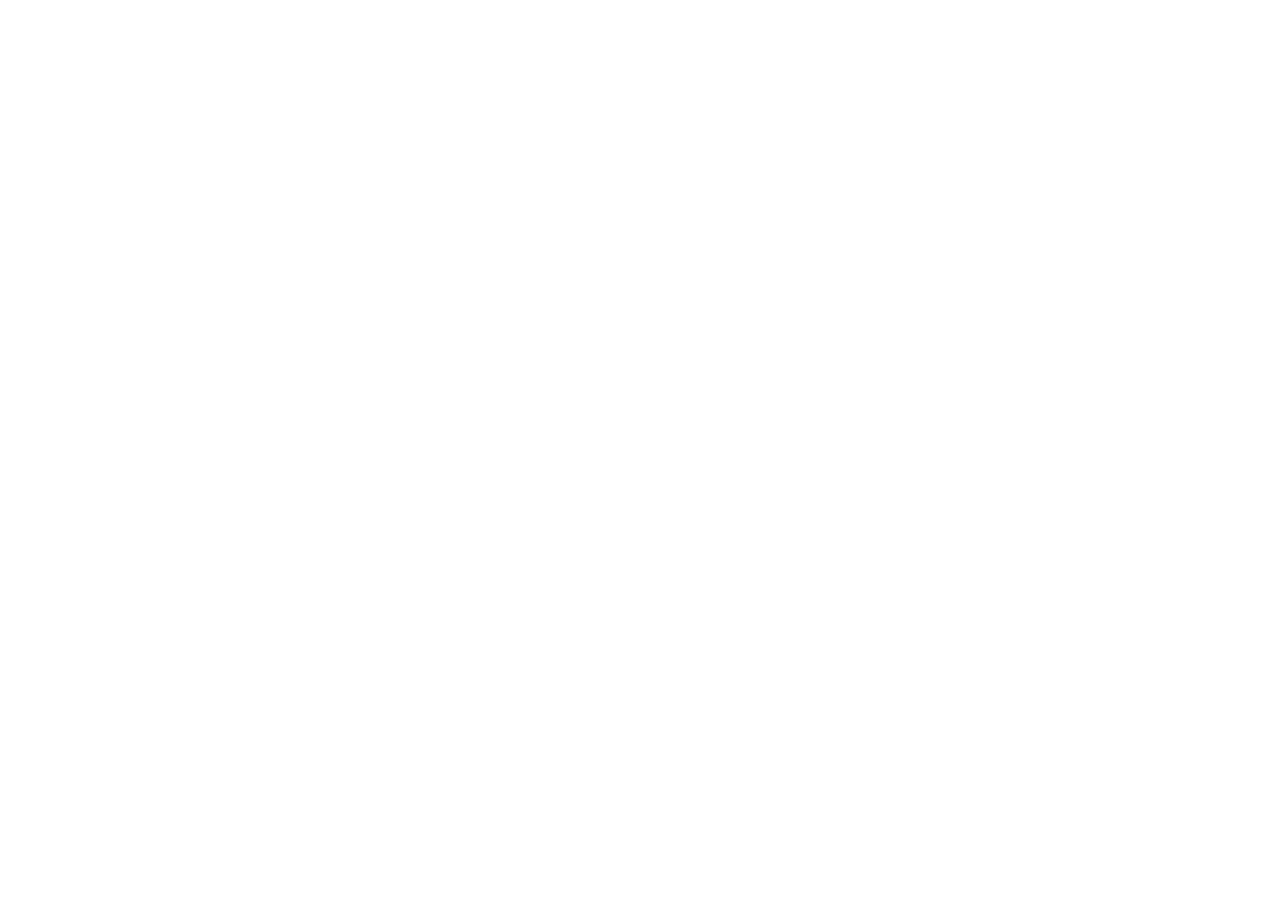
==== index.html @ 39ba76fd "init project" ====
<!DOCTYPE html>
<html lang="en">
<head>
    <meta charset="UTF-8">
    <meta http-equiv="X-UA-Compatible" content="IE=edge">
    <meta name="viewport" content="width=device-width, initial-scale=1.0">
    <title>Document</title>
</head>
<body>
    
</body>
</html>
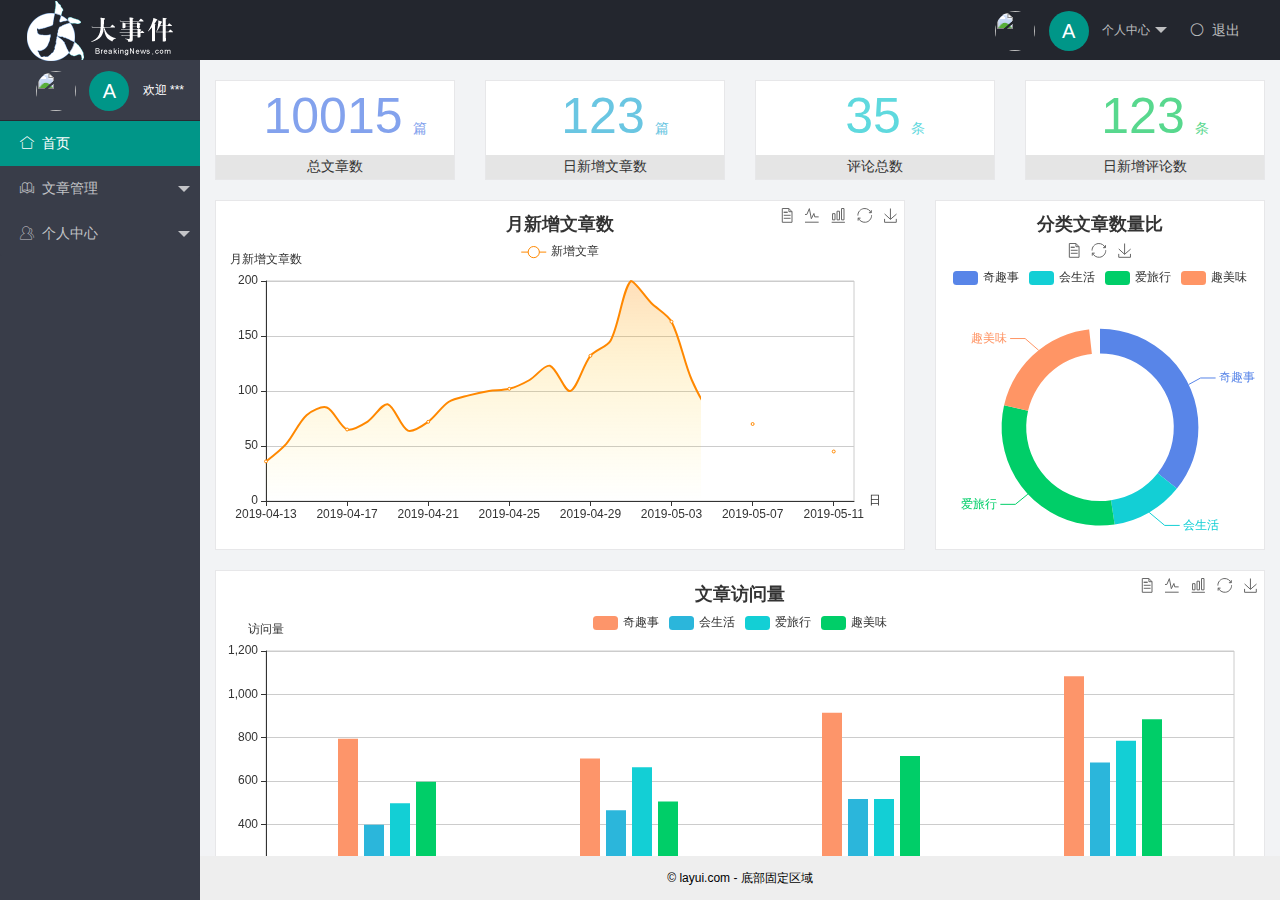
==== commit f5f143a6: "完成了主页功能的开发" ====
--- a/index.html
+++ b/index.html
@@ -4,9 +4,86 @@
     <meta charset="UTF-8">
     <meta http-equiv="X-UA-Compatible" content="IE=edge">
     <meta name="viewport" content="width=device-width, initial-scale=1.0">
-    <title>Document</title>
+    <title>大事件后台主页</title>
+    <link rel="stylesheet" href="/assets/lib/layui/css/layui.css">
+    <link rel="stylesheet" href="/assets/css/index.css">
 </head>
-<body>
-    
+<body class="layui-layout-body">
+    <div class="layui-layout layui-layout-admin">
+      <div class="layui-header">
+        <div class="layui-logo">
+            <img src="/assets/images/logo.png" alt="">
+        </div>
+        <ul class="layui-nav layui-layout-right">
+          <li class="layui-nav-item">
+            <a href="javascript:;" class="user-info">
+              <img src="http://t.cn/RCzsdCq" class="layui-nav-img">
+              <!-- 文字图像 -->
+              <span class="text-avatar">A</span>
+              个人中心
+            </a>
+            <dl class="layui-nav-child">
+              <dd><a href="">基本资料</a></dd>
+              <dd><a href="">更换头像</a></dd>
+              <dd><a href="">重置头像</a></dd>
+            </dl>
+          </li>
+          <li class="layui-nav-item"><a href="javascript:;" id="btnLogout"><i class="layui-icon layui-icon-circle"></i>退出</a></li>
+        </ul>
+      </div>
+      
+      <div class="layui-side layui-bg-black">
+        <div class="layui-side-scroll">
+
+          <div class="user-info">
+            <img src="http://t.cn/RCzsdCq" class="layui-nav-img">
+              <!-- 文字图像 -->
+            <span class="text-avatar">A</span>
+            <span id="welcome">欢迎 ***</span>
+          </div>
+          <!-- 左侧导航区域（可配合layui已有的垂直导航） -->
+          <!-- lay-shrink="all" 可以控制每次只打开一个下拉框 -->
+          <!-- layui-this 类可以让元素被选中效果 -->
+          <ul class="layui-nav layui-nav-tree"  lay-shrink="all">
+            <li class="layui-nav-item layui-this">
+              <a href="/home/dashboard.html" target="fm">
+                <i class="layui-icon layui-icon-home"></i>首页
+              </a>
+            </li>
+            <li class="layui-nav-item">
+              <a class="" href="javascript:;"><i class="layui-icon layui-icon-read"></i>文章管理</a>
+              <dl class="layui-nav-child">
+                <dd><a href="javascript:;"><i class="layui-icon layui-icon-file-b"></i>文章类别</a></dd>
+                <dd><a href="javascript:;"><i class="layui-icon layui-icon-file-b"></i>文章列表</a></dd>
+                <dd><a href="javascript:;"><i class="layui-icon layui-icon-file-b"></i>发布文章</a></dd>
+              </dl>
+            </li>
+            <li class="layui-nav-item">
+              <a href="javascript:;"><i class="layui-icon layui-icon-user"></i>个人中心</a>
+              <dl class="layui-nav-child">
+                <dd><a href="javascript:;"><i class="layui-icon layui-icon-file-b"></i>基本资料</a></dd>
+                <dd><a href="javascript:;"><i class="layui-icon layui-icon-file-b"></i>更换头像</a></dd>
+                <dd><a href="javascript:;"><i class="layui-icon layui-icon-file-b"></i>重置密码</a></dd>
+              </dl>
+            </li>
+          </ul>
+        </div>
+      </div>
+      
+      <div class="layui-body">
+        <!-- 内容主体区域 -->
+        <!-- 给iframe设置src值是为了让其一开始就显示首页 -->
+        <iframe name="fm" src="/home/dashboard.html" frameborder="0"></iframe>
+      </div>
+      
+      <div class="layui-footer">
+        <!-- 底部固定区域 -->
+        © layui.com - 底部固定区域
+      </div>
+    </div>
+    <script src="/assets/lib/layui/layui.all.js"></script>
+    <script src="/assets/lib/jquery.js"></script>
+    <script src="/assets/js/baseAPi.js"></script>
+    <script src="/assets/js/index.js"></script>
 </body>
 </html>--- a/assets/lib/layui/css/layui.css
+++ b/assets/lib/layui/css/layui.css
@@ -0,0 +1,2 @@
+/** layui-v2.5.5 MIT License By https://www.layui.com */
+ .layui-inline,img{display:inline-block;vertical-align:middle}h1,h2,h3,h4,h5,h6{font-weight:400}.layui-edge,.layui-header,.layui-inline,.layui-main{position:relative}.layui-body,.layui-edge,.layui-elip{overflow:hidden}.layui-btn,.layui-edge,.layui-inline,img{vertical-align:middle}.layui-btn,.layui-disabled,.layui-icon,.layui-unselect{-moz-user-select:none;-webkit-user-select:none;-ms-user-select:none}.layui-elip,.layui-form-checkbox span,.layui-form-pane .layui-form-label{text-overflow:ellipsis;white-space:nowrap}.layui-breadcrumb,.layui-tree-btnGroup{visibility:hidden}blockquote,body,button,dd,div,dl,dt,form,h1,h2,h3,h4,h5,h6,input,li,ol,p,pre,td,textarea,th,ul{margin:0;padding:0;-webkit-tap-highlight-color:rgba(0,0,0,0)}a:active,a:hover{outline:0}img{border:none}li{list-style:none}table{border-collapse:collapse;border-spacing:0}h4,h5,h6{font-size:100%}button,input,optgroup,option,select,textarea{font-family:inherit;font-size:inherit;font-style:inherit;font-weight:inherit;outline:0}pre{white-space:pre-wrap;white-space:-moz-pre-wrap;white-space:-pre-wrap;white-space:-o-pre-wrap;word-wrap:break-word}body{line-height:24px;font:14px Helvetica Neue,Helvetica,PingFang SC,Tahoma,Arial,sans-serif}hr{height:1px;margin:10px 0;border:0;clear:both}a{color:#333;text-decoration:none}a:hover{color:#777}a cite{font-style:normal;*cursor:pointer}.layui-border-box,.layui-border-box *{box-sizing:border-box}.layui-box,.layui-box *{box-sizing:content-box}.layui-clear{clear:both;*zoom:1}.layui-clear:after{content:'\20';clear:both;*zoom:1;display:block;height:0}.layui-inline{*display:inline;*zoom:1}.layui-edge{display:inline-block;width:0;height:0;border-width:6px;border-style:dashed;border-color:transparent}.layui-edge-top{top:-4px;border-bottom-color:#999;border-bottom-style:solid}.layui-edge-right{border-left-color:#999;border-left-style:solid}.layui-edge-bottom{top:2px;border-top-color:#999;border-top-style:solid}.layui-edge-left{border-right-color:#999;border-right-style:solid}.layui-disabled,.layui-disabled:hover{color:#d2d2d2!important;cursor:not-allowed!important}.layui-circle{border-radius:100%}.layui-show{display:block!important}.layui-hide{display:none!important}@font-face{font-family:layui-icon;src:url(../font/iconfont.eot?v=250);src:url(../font/iconfont.eot?v=250#iefix) format('embedded-opentype'),url(../font/iconfont.woff2?v=250) format('woff2'),url(../font/iconfont.woff?v=250) format('woff'),url(../font/iconfont.ttf?v=250) format('truetype'),url(../font/iconfont.svg?v=250#layui-icon) format('svg')}.layui-icon{font-family:layui-icon!important;font-size:16px;font-style:normal;-webkit-font-smoothing:antialiased;-moz-osx-font-smoothing:grayscale}.layui-icon-reply-fill:before{content:"\e611"}.layui-icon-set-fill:before{content:"\e614"}.layui-icon-menu-fill:before{content:"\e60f"}.layui-icon-search:before{content:"\e615"}.layui-icon-share:before{content:"\e641"}.layui-icon-set-sm:before{content:"\e620"}.layui-icon-engine:before{content:"\e628"}.layui-icon-close:before{content:"\1006"}.layui-icon-close-fill:before{content:"\1007"}.layui-icon-chart-screen:before{content:"\e629"}.layui-icon-star:before{content:"\e600"}.layui-icon-circle-dot:before{content:"\e617"}.layui-icon-chat:before{content:"\e606"}.layui-icon-release:before{content:"\e609"}.layui-icon-list:before{content:"\e60a"}.layui-icon-chart:before{content:"\e62c"}.layui-icon-ok-circle:before{content:"\1005"}.layui-icon-layim-theme:before{content:"\e61b"}.layui-icon-table:before{content:"\e62d"}.layui-icon-right:before{content:"\e602"}.layui-icon-left:before{content:"\e603"}.layui-icon-cart-simple:before{content:"\e698"}.layui-icon-face-cry:before{content:"\e69c"}.layui-icon-face-smile:before{content:"\e6af"}.layui-icon-survey:before{content:"\e6b2"}.layui-icon-tree:before{content:"\e62e"}.layui-icon-upload-circle:before{content:"\e62f"}.layui-icon-add-circle:before{content:"\e61f"}.layui-icon-download-circle:before{content:"\e601"}.layui-icon-templeate-1:before{content:"\e630"}.layui-icon-util:before{content:"\e631"}.layui-icon-face-surprised:before{content:"\e664"}.layui-icon-edit:before{content:"\e642"}.layui-icon-speaker:before{content:"\e645"}.layui-icon-down:before{content:"\e61a"}.layui-icon-file:before{content:"\e621"}.layui-icon-layouts:before{content:"\e632"}.layui-icon-rate-half:before{content:"\e6c9"}.layui-icon-add-circle-fine:before{content:"\e608"}.layui-icon-prev-circle:before{content:"\e633"}.layui-icon-read:before{content:"\e705"}.layui-icon-404:before{content:"\e61c"}.layui-icon-carousel:before{content:"\e634"}.layui-icon-help:before{content:"\e607"}.layui-icon-code-circle:before{content:"\e635"}.layui-icon-water:before{content:"\e636"}.layui-icon-username:before{content:"\e66f"}.layui-icon-find-fill:before{content:"\e670"}.layui-icon-about:before{content:"\e60b"}.layui-icon-location:before{content:"\e715"}.layui-icon-up:before{content:"\e619"}.layui-icon-pause:before{content:"\e651"}.layui-icon-date:before{content:"\e637"}.layui-icon-layim-uploadfile:before{content:"\e61d"}.layui-icon-delete:before{content:"\e640"}.layui-icon-play:before{content:"\e652"}.layui-icon-top:before{content:"\e604"}.layui-icon-friends:before{content:"\e612"}.layui-icon-refresh-3:before{content:"\e9aa"}.layui-icon-ok:before{content:"\e605"}.layui-icon-layer:before{content:"\e638"}.layui-icon-face-smile-fine:before{content:"\e60c"}.layui-icon-dollar:before{content:"\e659"}.layui-icon-group:before{content:"\e613"}.layui-icon-layim-download:before{content:"\e61e"}.layui-icon-picture-fine:before{content:"\e60d"}.layui-icon-link:before{content:"\e64c"}.layui-icon-diamond:before{content:"\e735"}.layui-icon-log:before{content:"\e60e"}.layui-icon-rate-solid:before{content:"\e67a"}.layui-icon-fonts-del:before{content:"\e64f"}.layui-icon-unlink:before{content:"\e64d"}.layui-icon-fonts-clear:before{content:"\e639"}.layui-icon-triangle-r:before{content:"\e623"}.layui-icon-circle:before{content:"\e63f"}.layui-icon-radio:before{content:"\e643"}.layui-icon-align-center:before{content:"\e647"}.layui-icon-align-right:before{content:"\e648"}.layui-icon-align-left:before{content:"\e649"}.layui-icon-loading-1:before{content:"\e63e"}.layui-icon-return:before{content:"\e65c"}.layui-icon-fonts-strong:before{content:"\e62b"}.layui-icon-upload:before{content:"\e67c"}.layui-icon-dialogue:before{content:"\e63a"}.layui-icon-video:before{content:"\e6ed"}.layui-icon-headset:before{content:"\e6fc"}.layui-icon-cellphone-fine:before{content:"\e63b"}.layui-icon-add-1:before{content:"\e654"}.layui-icon-face-smile-b:before{content:"\e650"}.layui-icon-fonts-html:before{content:"\e64b"}.layui-icon-form:before{content:"\e63c"}.layui-icon-cart:before{content:"\e657"}.layui-icon-camera-fill:before{content:"\e65d"}.layui-icon-tabs:before{content:"\e62a"}.layui-icon-fonts-code:before{content:"\e64e"}.layui-icon-fire:before{content:"\e756"}.layui-icon-set:before{content:"\e716"}.layui-icon-fonts-u:before{content:"\e646"}.layui-icon-triangle-d:before{content:"\e625"}.layui-icon-tips:before{content:"\e702"}.layui-icon-picture:before{content:"\e64a"}.layui-icon-more-vertical:before{content:"\e671"}.layui-icon-flag:before{content:"\e66c"}.layui-icon-loading:before{content:"\e63d"}.layui-icon-fonts-i:before{content:"\e644"}.layui-icon-refresh-1:before{content:"\e666"}.layui-icon-rmb:before{content:"\e65e"}.layui-icon-home:before{content:"\e68e"}.layui-icon-user:before{content:"\e770"}.layui-icon-notice:before{content:"\e667"}.layui-icon-login-weibo:before{content:"\e675"}.layui-icon-voice:before{content:"\e688"}.layui-icon-upload-drag:before{content:"\e681"}.layui-icon-login-qq:before{content:"\e676"}.layui-icon-snowflake:before{content:"\e6b1"}.layui-icon-file-b:before{content:"\e655"}.layui-icon-template:before{content:"\e663"}.layui-icon-auz:before{content:"\e672"}.layui-icon-console:before{content:"\e665"}.layui-icon-app:before{content:"\e653"}.layui-icon-prev:before{content:"\e65a"}.layui-icon-website:before{content:"\e7ae"}.layui-icon-next:before{content:"\e65b"}.layui-icon-component:before{content:"\e857"}.layui-icon-more:before{content:"\e65f"}.layui-icon-login-wechat:before{content:"\e677"}.layui-icon-shrink-right:before{content:"\e668"}.layui-icon-spread-left:before{content:"\e66b"}.layui-icon-camera:before{content:"\e660"}.layui-icon-note:before{content:"\e66e"}.layui-icon-refresh:before{content:"\e669"}.layui-icon-female:before{content:"\e661"}.layui-icon-male:before{content:"\e662"}.layui-icon-password:before{content:"\e673"}.layui-icon-senior:before{content:"\e674"}.layui-icon-theme:before{content:"\e66a"}.layui-icon-tread:before{content:"\e6c5"}.layui-icon-praise:before{content:"\e6c6"}.layui-icon-star-fill:before{content:"\e658"}.layui-icon-rate:before{content:"\e67b"}.layui-icon-template-1:before{content:"\e656"}.layui-icon-vercode:before{content:"\e679"}.layui-icon-cellphone:before{content:"\e678"}.layui-icon-screen-full:before{content:"\e622"}.layui-icon-screen-restore:before{content:"\e758"}.layui-icon-cols:before{content:"\e610"}.layui-icon-export:before{content:"\e67d"}.layui-icon-print:before{content:"\e66d"}.layui-icon-slider:before{content:"\e714"}.layui-icon-addition:before{content:"\e624"}.layui-icon-subtraction:before{content:"\e67e"}.layui-icon-service:before{content:"\e626"}.layui-icon-transfer:before{content:"\e691"}.layui-main{width:1140px;margin:0 auto}.layui-header{z-index:1000;height:60px}.layui-header a:hover{transition:all .5s;-webkit-transition:all .5s}.layui-side{position:fixed;left:0;top:0;bottom:0;z-index:999;width:200px;overflow-x:hidden}.layui-side-scroll{position:relative;width:220px;height:100%;overflow-x:hidden}.layui-body{position:absolute;left:200px;right:0;top:0;bottom:0;z-index:998;width:auto;overflow-y:auto;box-sizing:border-box}.layui-layout-body{overflow:hidden}.layui-layout-admin .layui-header{background-color:#23262E}.layui-layout-admin .layui-side{top:60px;width:200px;overflow-x:hidden}.layui-layout-admin .layui-body{position:fixed;top:60px;bottom:44px}.layui-layout-admin .layui-main{width:auto;margin:0 15px}.layui-layout-admin .layui-footer{position:fixed;left:200px;right:0;bottom:0;height:44px;line-height:44px;padding:0 15px;background-color:#eee}.layui-layout-admin .layui-logo{position:absolute;left:0;top:0;width:200px;height:100%;line-height:60px;text-align:center;color:#009688;font-size:16px}.layui-layout-admin .layui-header .layui-nav{background:0 0}.layui-layout-left{position:absolute!important;left:200px;top:0}.layui-layout-right{position:absolute!important;right:0;top:0}.layui-container{position:relative;margin:0 auto;padding:0 15px;box-sizing:border-box}.layui-fluid{position:relative;margin:0 auto;padding:0 15px}.layui-row:after,.layui-row:before{content:'';display:block;clear:both}.layui-col-lg1,.layui-col-lg10,.layui-col-lg11,.layui-col-lg12,.layui-col-lg2,.layui-col-lg3,.layui-col-lg4,.layui-col-lg5,.layui-col-lg6,.layui-col-lg7,.layui-col-lg8,.layui-col-lg9,.layui-col-md1,.layui-col-md10,.layui-col-md11,.layui-col-md12,.layui-col-md2,.layui-col-md3,.layui-col-md4,.layui-col-md5,.layui-col-md6,.layui-col-md7,.layui-col-md8,.layui-col-md9,.layui-col-sm1,.layui-col-sm10,.layui-col-sm11,.layui-col-sm12,.layui-col-sm2,.layui-col-sm3,.layui-col-sm4,.layui-col-sm5,.layui-col-sm6,.layui-col-sm7,.layui-col-sm8,.layui-col-sm9,.layui-col-xs1,.layui-col-xs10,.layui-col-xs11,.layui-col-xs12,.layui-col-xs2,.layui-col-xs3,.layui-col-xs4,.layui-col-xs5,.layui-col-xs6,.layui-col-xs7,.layui-col-xs8,.layui-col-xs9{position:relative;display:block;box-sizing:border-box}.layui-col-xs1,.layui-col-xs10,.layui-col-xs11,.layui-col-xs12,.layui-col-xs2,.layui-col-xs3,.layui-col-xs4,.layui-col-xs5,.layui-col-xs6,.layui-col-xs7,.layui-col-xs8,.layui-col-xs9{float:left}.layui-col-xs1{width:8.33333333%}.layui-col-xs2{width:16.66666667%}.layui-col-xs3{width:25%}.layui-col-xs4{width:33.33333333%}.layui-col-xs5{width:41.66666667%}.layui-col-xs6{width:50%}.layui-col-xs7{width:58.33333333%}.layui-col-xs8{width:66.66666667%}.layui-col-xs9{width:75%}.layui-col-xs10{width:83.33333333%}.layui-col-xs11{width:91.66666667%}.layui-col-xs12{width:100%}.layui-col-xs-offset1{margin-left:8.33333333%}.layui-col-xs-offset2{margin-left:16.66666667%}.layui-col-xs-offset3{margin-left:25%}.layui-col-xs-offset4{margin-left:33.33333333%}.layui-col-xs-offset5{margin-left:41.66666667%}.layui-col-xs-offset6{margin-left:50%}.layui-col-xs-offset7{margin-left:58.33333333%}.layui-col-xs-offset8{margin-left:66.66666667%}.layui-col-xs-offset9{margin-left:75%}.layui-col-xs-offset10{margin-left:83.33333333%}.layui-col-xs-offset11{margin-left:91.66666667%}.layui-col-xs-offset12{margin-left:100%}@media screen and (max-width:768px){.layui-hide-xs{display:none!important}.layui-show-xs-block{display:block!important}.layui-show-xs-inline{display:inline!important}.layui-show-xs-inline-block{display:inline-block!important}}@media screen and (min-width:768px){.layui-container{width:750px}.layui-hide-sm{display:none!important}.layui-show-sm-block{display:block!important}.layui-show-sm-inline{display:inline!important}.layui-show-sm-inline-block{display:inline-block!important}.layui-col-sm1,.layui-col-sm10,.layui-col-sm11,.layui-col-sm12,.layui-col-sm2,.layui-col-sm3,.layui-col-sm4,.layui-col-sm5,.layui-col-sm6,.layui-col-sm7,.layui-col-sm8,.layui-col-sm9{float:left}.layui-col-sm1{width:8.33333333%}.layui-col-sm2{width:16.66666667%}.layui-col-sm3{width:25%}.layui-col-sm4{width:33.33333333%}.layui-col-sm5{width:41.66666667%}.layui-col-sm6{width:50%}.layui-col-sm7{width:58.33333333%}.layui-col-sm8{width:66.66666667%}.layui-col-sm9{width:75%}.layui-col-sm10{width:83.33333333%}.layui-col-sm11{width:91.66666667%}.layui-col-sm12{width:100%}.layui-col-sm-offset1{margin-left:8.33333333%}.layui-col-sm-offset2{margin-left:16.66666667%}.layui-col-sm-offset3{margin-left:25%}.layui-col-sm-offset4{margin-left:33.33333333%}.layui-col-sm-offset5{margin-left:41.66666667%}.layui-col-sm-offset6{margin-left:50%}.layui-col-sm-offset7{margin-left:58.33333333%}.layui-col-sm-offset8{margin-left:66.66666667%}.layui-col-sm-offset9{margin-left:75%}.layui-col-sm-offset10{margin-left:83.33333333%}.layui-col-sm-offset11{margin-left:91.66666667%}.layui-col-sm-offset12{margin-left:100%}}@media screen and (min-width:992px){.layui-container{width:970px}.layui-hide-md{display:none!important}.layui-show-md-block{display:block!important}.layui-show-md-inline{display:inline!important}.layui-show-md-inline-block{display:inline-block!important}.layui-col-md1,.layui-col-md10,.layui-col-md11,.layui-col-md12,.layui-col-md2,.layui-col-md3,.layui-col-md4,.layui-col-md5,.layui-col-md6,.layui-col-md7,.layui-col-md8,.layui-col-md9{float:left}.layui-col-md1{width:8.33333333%}.layui-col-md2{width:16.66666667%}.layui-col-md3{width:25%}.layui-col-md4{width:33.33333333%}.layui-col-md5{width:41.66666667%}.layui-col-md6{width:50%}.layui-col-md7{width:58.33333333%}.layui-col-md8{width:66.66666667%}.layui-col-md9{width:75%}.layui-col-md10{width:83.33333333%}.layui-col-md11{width:91.66666667%}.layui-col-md12{width:100%}.layui-col-md-offset1{margin-left:8.33333333%}.layui-col-md-offset2{margin-left:16.66666667%}.layui-col-md-offset3{margin-left:25%}.layui-col-md-offset4{margin-left:33.33333333%}.layui-col-md-offset5{margin-left:41.66666667%}.layui-col-md-offset6{margin-left:50%}.layui-col-md-offset7{margin-left:58.33333333%}.layui-col-md-offset8{margin-left:66.66666667%}.layui-col-md-offset9{margin-left:75%}.layui-col-md-offset10{margin-left:83.33333333%}.layui-col-md-offset11{margin-left:91.66666667%}.layui-col-md-offset12{margin-left:100%}}@media screen and (min-width:1200px){.layui-container{width:1170px}.layui-hide-lg{display:none!important}.layui-show-lg-block{display:block!important}.layui-show-lg-inline{display:inline!important}.layui-show-lg-inline-block{display:inline-block!important}.layui-col-lg1,.layui-col-lg10,.layui-col-lg11,.layui-col-lg12,.layui-col-lg2,.layui-col-lg3,.layui-col-lg4,.layui-col-lg5,.layui-col-lg6,.layui-col-lg7,.layui-col-lg8,.layui-col-lg9{float:left}.layui-col-lg1{width:8.33333333%}.layui-col-lg2{width:16.66666667%}.layui-col-lg3{width:25%}.layui-col-lg4{width:33.33333333%}.layui-col-lg5{width:41.66666667%}.layui-col-lg6{width:50%}.layui-col-lg7{width:58.33333333%}.layui-col-lg8{width:66.66666667%}.layui-col-lg9{width:75%}.layui-col-lg10{width:83.33333333%}.layui-col-lg11{width:91.66666667%}.layui-col-lg12{width:100%}.layui-col-lg-offset1{margin-left:8.33333333%}.layui-col-lg-offset2{margin-left:16.66666667%}.layui-col-lg-offset3{margin-left:25%}.layui-col-lg-offset4{margin-left:33.33333333%}.layui-col-lg-offset5{margin-left:41.66666667%}.layui-col-lg-offset6{margin-left:50%}.layui-col-lg-offset7{margin-left:58.33333333%}.layui-col-lg-offset8{margin-left:66.66666667%}.layui-col-lg-offset9{margin-left:75%}.layui-col-lg-offset10{margin-left:83.33333333%}.layui-col-lg-offset11{margin-left:91.66666667%}.layui-col-lg-offset12{margin-left:100%}}.layui-col-space1{margin:-.5px}.layui-col-space1>*{padding:.5px}.layui-col-space3{margin:-1.5px}.layui-col-space3>*{padding:1.5px}.layui-col-space5{margin:-2.5px}.layui-col-space5>*{padding:2.5px}.layui-col-space8{margin:-3.5px}.layui-col-space8>*{padding:3.5px}.layui-col-space10{margin:-5px}.layui-col-space10>*{padding:5px}.layui-col-space12{margin:-6px}.layui-col-space12>*{padding:6px}.layui-col-space15{margin:-7.5px}.layui-col-space15>*{padding:7.5px}.layui-col-space18{margin:-9px}.layui-col-space18>*{padding:9px}.layui-col-space20{margin:-10px}.layui-col-space20>*{padding:10px}.layui-col-space22{margin:-11px}.layui-col-space22>*{padding:11px}.layui-col-space25{margin:-12.5px}.layui-col-space25>*{padding:12.5px}.layui-col-space30{margin:-15px}.layui-col-space30>*{padding:15px}.layui-btn,.layui-input,.layui-select,.layui-textarea,.layui-upload-button{outline:0;-webkit-appearance:none;transition:all .3s;-webkit-transition:all .3s;box-sizing:border-box}.layui-elem-quote{margin-bottom:10px;padding:15px;line-height:22px;border-left:5px solid #009688;border-radius:0 2px 2px 0;background-color:#f2f2f2}.layui-quote-nm{border-style:solid;border-width:1px 1px 1px 5px;background:0 0}.layui-elem-field{margin-bottom:10px;padding:0;border-width:1px;border-style:solid}.layui-elem-field legend{margin-left:20px;padding:0 10px;font-size:20px;font-weight:300}.layui-field-title{margin:10px 0 20px;border-width:1px 0 0}.layui-field-box{padding:10px 15px}.layui-field-title .layui-field-box{padding:10px 0}.layui-progress{position:relative;height:6px;border-radius:20px;background-color:#e2e2e2}.layui-progress-bar{position:absolute;left:0;top:0;width:0;max-width:100%;height:6px;border-radius:20px;text-align:right;background-color:#5FB878;transition:all .3s;-webkit-transition:all .3s}.layui-progress-big,.layui-progress-big .layui-progress-bar{height:18px;line-height:18px}.layui-progress-text{position:relative;top:-20px;line-height:18px;font-size:12px;color:#666}.layui-progress-big .layui-progress-text{position:static;padding:0 10px;color:#fff}.layui-collapse{border-width:1px;border-style:solid;border-radius:2px}.layui-colla-content,.layui-colla-item{border-top-width:1px;border-top-style:solid}.layui-colla-item:first-child{border-top:none}.layui-colla-title{position:relative;height:42px;line-height:42px;padding:0 15px 0 35px;color:#333;background-color:#f2f2f2;cursor:pointer;font-size:14px;overflow:hidden}.layui-colla-content{display:none;padding:10px 15px;line-height:22px;color:#666}.layui-colla-icon{position:absolute;left:15px;top:0;font-size:14px}.layui-card{margin-bottom:15px;border-radius:2px;background-color:#fff;box-shadow:0 1px 2px 0 rgba(0,0,0,.05)}.layui-card:last-child{margin-bottom:0}.layui-card-header{position:relative;height:42px;line-height:42px;padding:0 15px;border-bottom:1px solid #f6f6f6;color:#333;border-radius:2px 2px 0 0;font-size:14px}.layui-bg-black,.layui-bg-blue,.layui-bg-cyan,.layui-bg-green,.layui-bg-orange,.layui-bg-red{color:#fff!important}.layui-card-body{position:relative;padding:10px 15px;line-height:24px}.layui-card-body[pad15]{padding:15px}.layui-card-body[pad20]{padding:20px}.layui-card-body .layui-table{margin:5px 0}.layui-card .layui-tab{margin:0}.layui-panel-window{position:relative;padding:15px;border-radius:0;border-top:5px solid #E6E6E6;background-color:#fff}.layui-auxiliar-moving{position:fixed;left:0;right:0;top:0;bottom:0;width:100%;height:100%;background:0 0;z-index:9999999999}.layui-form-label,.layui-form-mid,.layui-form-select,.layui-input-block,.layui-input-inline,.layui-textarea{position:relative}.layui-bg-red{background-color:#FF5722!important}.layui-bg-orange{background-color:#FFB800!important}.layui-bg-green{background-color:#009688!important}.layui-bg-cyan{background-color:#2F4056!important}.layui-bg-blue{background-color:#1E9FFF!important}.layui-bg-black{background-color:#393D49!important}.layui-bg-gray{background-color:#eee!important;color:#666!important}.layui-badge-rim,.layui-colla-content,.layui-colla-item,.layui-collapse,.layui-elem-field,.layui-form-pane .layui-form-item[pane],.layui-form-pane .layui-form-label,.layui-input,.layui-layedit,.layui-layedit-tool,.layui-quote-nm,.layui-select,.layui-tab-bar,.layui-tab-card,.layui-tab-title,.layui-tab-title .layui-this:after,.layui-textarea{border-color:#e6e6e6}.layui-timeline-item:before,hr{background-color:#e6e6e6}.layui-text{line-height:22px;font-size:14px;color:#666}.layui-text h1,.layui-text h2,.layui-text h3{font-weight:500;color:#333}.layui-text h1{font-size:30px}.layui-text h2{font-size:24px}.layui-text h3{font-size:18px}.layui-text a:not(.layui-btn){color:#01AAED}.layui-text a:not(.layui-btn):hover{text-decoration:underline}.layui-text ul{padding:5px 0 5px 15px}.layui-text ul li{margin-top:5px;list-style-type:disc}.layui-text em,.layui-word-aux{color:#999!important;padding:0 5px!important}.layui-btn{display:inline-block;height:38px;line-height:38px;padding:0 18px;background-color:#009688;color:#fff;white-space:nowrap;text-align:center;font-size:14px;border:none;border-radius:2px;cursor:pointer}.layui-btn:hover{opacity:.8;filter:alpha(opacity=80);color:#fff}.layui-btn:active{opacity:1;filter:alpha(opacity=100)}.layui-btn+.layui-btn{margin-left:10px}.layui-btn-container{font-size:0}.layui-btn-container .layui-btn{margin-right:10px;margin-bottom:10px}.layui-btn-container .layui-btn+.layui-btn{margin-left:0}.layui-table .layui-btn-container .layui-btn{margin-bottom:9px}.layui-btn-radius{border-radius:100px}.layui-btn .layui-icon{margin-right:3px;font-size:18px;vertical-align:bottom;vertical-align:middle\9}.layui-btn-primary{border:1px solid #C9C9C9;background-color:#fff;color:#555}.layui-btn-primary:hover{border-color:#009688;color:#333}.layui-btn-normal{background-color:#1E9FFF}.layui-btn-warm{background-color:#FFB800}.layui-btn-danger{background-color:#FF5722}.layui-btn-checked{background-color:#5FB878}.layui-btn-disabled,.layui-btn-disabled:active,.layui-btn-disabled:hover{border:1px solid #e6e6e6;background-color:#FBFBFB;color:#C9C9C9;cursor:not-allowed;opacity:1}.layui-btn-lg{height:44px;line-height:44px;padding:0 25px;font-size:16px}.layui-btn-sm{height:30px;line-height:30px;padding:0 10px;font-size:12px}.layui-btn-sm i{font-size:16px!important}.layui-btn-xs{height:22px;line-height:22px;padding:0 5px;font-size:12px}.layui-btn-xs i{font-size:14px!important}.layui-btn-group{display:inline-block;vertical-align:middle;font-size:0}.layui-btn-group .layui-btn{margin-left:0!important;margin-right:0!important;border-left:1px solid rgba(255,255,255,.5);border-radius:0}.layui-btn-group .layui-btn-primary{border-left:none}.layui-btn-group .layui-btn-primary:hover{border-color:#C9C9C9;color:#009688}.layui-btn-group .layui-btn:first-child{border-left:none;border-radius:2px 0 0 2px}.layui-btn-group .layui-btn-primary:first-child{border-left:1px solid #c9c9c9}.layui-btn-group .layui-btn:last-child{border-radius:0 2px 2px 0}.layui-btn-group .layui-btn+.layui-btn{margin-left:0}.layui-btn-group+.layui-btn-group{margin-left:10px}.layui-btn-fluid{width:100%}.layui-input,.layui-select,.layui-textarea{height:38px;line-height:1.3;line-height:38px\9;border-width:1px;border-style:solid;background-color:#fff;border-radius:2px}.layui-input::-webkit-input-placeholder,.layui-select::-webkit-input-placeholder,.layui-textarea::-webkit-input-placeholder{line-height:1.3}.layui-input,.layui-textarea{display:block;width:100%;padding-left:10px}.layui-input:hover,.layui-textarea:hover{border-color:#D2D2D2!important}.layui-input:focus,.layui-textarea:focus{border-color:#C9C9C9!important}.layui-textarea{min-height:100px;height:auto;line-height:20px;padding:6px 10px;resize:vertical}.layui-select{padding:0 10px}.layui-form input[type=checkbox],.layui-form input[type=radio],.layui-form select{display:none}.layui-form [lay-ignore]{display:initial}.layui-form-item{margin-bottom:15px;clear:both;*zoom:1}.layui-form-item:after{content:'\20';clear:both;*zoom:1;display:block;height:0}.layui-form-label{float:left;display:block;padding:9px 15px;width:80px;font-weight:400;line-height:20px;text-align:right}.layui-form-label-col{display:block;float:none;padding:9px 0;line-height:20px;text-align:left}.layui-form-item .layui-inline{margin-bottom:5px;margin-right:10px}.layui-input-block{margin-left:110px;min-height:36px}.layui-input-inline{display:inline-block;vertical-align:middle}.layui-form-item .layui-input-inline{float:left;width:190px;margin-right:10px}.layui-form-text .layui-input-inline{width:auto}.layui-form-mid{float:left;display:block;padding:9px 0!important;line-height:20px;margin-right:10px}.layui-form-danger+.layui-form-select .layui-input,.layui-form-danger:focus{border-color:#FF5722!important}.layui-form-select .layui-input{padding-right:30px;cursor:pointer}.layui-form-select .layui-edge{position:absolute;right:10px;top:50%;margin-top:-3px;cursor:pointer;border-width:6px;border-top-color:#c2c2c2;border-top-style:solid;transition:all .3s;-webkit-transition:all .3s}.layui-form-select dl{display:none;position:absolute;left:0;top:42px;padding:5px 0;z-index:899;min-width:100%;border:1px solid #d2d2d2;max-height:300px;overflow-y:auto;background-color:#fff;border-radius:2px;box-shadow:0 2px 4px rgba(0,0,0,.12);box-sizing:border-box}.layui-form-select dl dd,.layui-form-select dl dt{padding:0 10px;line-height:36px;white-space:nowrap;overflow:hidden;text-overflow:ellipsis}.layui-form-select dl dt{font-size:12px;color:#999}.layui-form-select dl dd{cursor:pointer}.layui-form-select dl dd:hover{background-color:#f2f2f2;-webkit-transition:.5s all;transition:.5s all}.layui-form-select .layui-select-group dd{padding-left:20px}.layui-form-select dl dd.layui-select-tips{padding-left:10px!important;color:#999}.layui-form-select dl dd.layui-this{background-color:#5FB878;color:#fff}.layui-form-checkbox,.layui-form-select dl dd.layui-disabled{background-color:#fff}.layui-form-selected dl{display:block}.layui-form-checkbox,.layui-form-checkbox *,.layui-form-switch{display:inline-block;vertical-align:middle}.layui-form-selected .layui-edge{margin-top:-9px;-webkit-transform:rotate(180deg);transform:rotate(180deg);margin-top:-3px\9}:root .layui-form-selected .layui-edge{margin-top:-9px\0/IE9}.layui-form-selectup dl{top:auto;bottom:42px}.layui-select-none{margin:5px 0;text-align:center;color:#999}.layui-select-disabled .layui-disabled{border-color:#eee!important}.layui-select-disabled .layui-edge{border-top-color:#d2d2d2}.layui-form-checkbox{position:relative;height:30px;line-height:30px;margin-right:10px;padding-right:30px;cursor:pointer;font-size:0;-webkit-transition:.1s linear;transition:.1s linear;box-sizing:border-box}.layui-form-checkbox span{padding:0 10px;height:100%;font-size:14px;border-radius:2px 0 0 2px;background-color:#d2d2d2;color:#fff;overflow:hidden}.layui-form-checkbox:hover span{background-color:#c2c2c2}.layui-form-checkbox i{position:absolute;right:0;top:0;width:30px;height:28px;border:1px solid #d2d2d2;border-left:none;border-radius:0 2px 2px 0;color:#fff;font-size:20px;text-align:center}.layui-form-checkbox:hover i{border-color:#c2c2c2;color:#c2c2c2}.layui-form-checked,.layui-form-checked:hover{border-color:#5FB878}.layui-form-checked span,.layui-form-checked:hover span{background-color:#5FB878}.layui-form-checked i,.layui-form-checked:hover i{color:#5FB878}.layui-form-item .layui-form-checkbox{margin-top:4px}.layui-form-checkbox[lay-skin=primary]{height:auto!important;line-height:normal!important;min-width:18px;min-height:18px;border:none!important;margin-right:0;padding-left:28px;padding-right:0;background:0 0}.layui-form-checkbox[lay-skin=primary] span{padding-left:0;padding-right:15px;line-height:18px;background:0 0;color:#666}.layui-form-checkbox[lay-skin=primary] i{right:auto;left:0;width:16px;height:16px;line-height:16px;border:1px solid #d2d2d2;font-size:12px;border-radius:2px;background-color:#fff;-webkit-transition:.1s linear;transition:.1s linear}.layui-form-checkbox[lay-skin=primary]:hover i{border-color:#5FB878;color:#fff}.layui-form-checked[lay-skin=primary] i{border-color:#5FB878!important;background-color:#5FB878;color:#fff}.layui-checkbox-disbaled[lay-skin=primary] span{background:0 0!important;color:#c2c2c2}.layui-checkbox-disbaled[lay-skin=primary]:hover i{border-color:#d2d2d2}.layui-form-item .layui-form-checkbox[lay-skin=primary]{margin-top:10px}.layui-form-switch{position:relative;height:22px;line-height:22px;min-width:35px;padding:0 5px;margin-top:8px;border:1px solid #d2d2d2;border-radius:20px;cursor:pointer;background-color:#fff;-webkit-transition:.1s linear;transition:.1s linear}.layui-form-switch i{position:absolute;left:5px;top:3px;width:16px;height:16px;border-radius:20px;background-color:#d2d2d2;-webkit-transition:.1s linear;transition:.1s linear}.layui-form-switch em{position:relative;top:0;width:25px;margin-left:21px;padding:0!important;text-align:center!important;color:#999!important;font-style:normal!important;font-size:12px}.layui-form-onswitch{border-color:#5FB878;background-color:#5FB878}.layui-checkbox-disbaled,.layui-checkbox-disbaled i{border-color:#e2e2e2!important}.layui-form-onswitch i{left:100%;margin-left:-21px;background-color:#fff}.layui-form-onswitch em{margin-left:5px;margin-right:21px;color:#fff!important}.layui-checkbox-disbaled span{background-color:#e2e2e2!important}.layui-checkbox-disbaled:hover i{color:#fff!important}[lay-radio]{display:none}.layui-form-radio,.layui-form-radio *{display:inline-block;vertical-align:middle}.layui-form-radio{line-height:28px;margin:6px 10px 0 0;padding-right:10px;cursor:pointer;font-size:0}.layui-form-radio *{font-size:14px}.layui-form-radio>i{margin-right:8px;font-size:22px;color:#c2c2c2}.layui-form-radio>i:hover,.layui-form-radioed>i{color:#5FB878}.layui-radio-disbaled>i{color:#e2e2e2!important}.layui-form-pane .layui-form-label{width:110px;padding:8px 15px;height:38px;line-height:20px;border-width:1px;border-style:solid;border-radius:2px 0 0 2px;text-align:center;background-color:#FBFBFB;overflow:hidden;box-sizing:border-box}.layui-form-pane .layui-input-inline{margin-left:-1px}.layui-form-pane .layui-input-block{margin-left:110px;left:-1px}.layui-form-pane .layui-input{border-radius:0 2px 2px 0}.layui-form-pane .layui-form-text .layui-form-label{float:none;width:100%;border-radius:2px;box-sizing:border-box;text-align:left}.layui-form-pane .layui-form-text .layui-input-inline{display:block;margin:0;top:-1px;clear:both}.layui-form-pane .layui-form-text .layui-input-block{margin:0;left:0;top:-1px}.layui-form-pane .layui-form-text .layui-textarea{min-height:100px;border-radius:0 0 2px 2px}.layui-form-pane .layui-form-checkbox{margin:4px 0 4px 10px}.layui-form-pane .layui-form-radio,.layui-form-pane .layui-form-switch{margin-top:6px;margin-left:10px}.layui-form-pane .layui-form-item[pane]{position:relative;border-width:1px;border-style:solid}.layui-form-pane .layui-form-item[pane] .layui-form-label{position:absolute;left:0;top:0;height:100%;border-width:0 1px 0 0}.layui-form-pane .layui-form-item[pane] .layui-input-inline{margin-left:110px}@media screen and (max-width:450px){.layui-form-item .layui-form-label{text-overflow:ellipsis;overflow:hidden;white-space:nowrap}.layui-form-item .layui-inline{display:block;margin-right:0;margin-bottom:20px;clear:both}.layui-form-item .layui-inline:after{content:'\20';clear:both;display:block;height:0}.layui-form-item .layui-input-inline{display:block;float:none;left:-3px;width:auto;margin:0 0 10px 112px}.layui-form-item .layui-input-inline+.layui-form-mid{margin-left:110px;top:-5px;padding:0}.layui-form-item .layui-form-checkbox{margin-right:5px;margin-bottom:5px}}.layui-layedit{border-width:1px;border-style:solid;border-radius:2px}.layui-layedit-tool{padding:3px 5px;border-bottom-width:1px;border-bottom-style:solid;font-size:0}.layedit-tool-fixed{position:fixed;top:0;border-top:1px solid #e2e2e2}.layui-layedit-tool .layedit-tool-mid,.layui-layedit-tool .layui-icon{display:inline-block;vertical-align:middle;text-align:center;font-size:14px}.layui-layedit-tool .layui-icon{position:relative;width:32px;height:30px;line-height:30px;margin:3px 5px;color:#777;cursor:pointer;border-radius:2px}.layui-layedit-tool .layui-icon:hover{color:#393D49}.layui-layedit-tool .layui-icon:active{color:#000}.layui-layedit-tool .layedit-tool-active{background-color:#e2e2e2;color:#000}.layui-layedit-tool .layui-disabled,.layui-layedit-tool .layui-disabled:hover{color:#d2d2d2;cursor:not-allowed}.layui-layedit-tool .layedit-tool-mid{width:1px;height:18px;margin:0 10px;background-color:#d2d2d2}.layedit-tool-html{width:50px!important;font-size:30px!important}.layedit-tool-b,.layedit-tool-code,.layedit-tool-help{font-size:16px!important}.layedit-tool-d,.layedit-tool-face,.layedit-tool-image,.layedit-tool-unlink{font-size:18px!important}.layedit-tool-image input{position:absolute;font-size:0;left:0;top:0;width:100%;height:100%;opacity:.01;filter:Alpha(opacity=1);cursor:pointer}.layui-layedit-iframe iframe{display:block;width:100%}#LAY_layedit_code{overflow:hidden}.layui-laypage{display:inline-block;*display:inline;*zoom:1;vertical-align:middle;margin:10px 0;font-size:0}.layui-laypage>a:first-child,.layui-laypage>a:first-child em{border-radius:2px 0 0 2px}.layui-laypage>a:last-child,.layui-laypage>a:last-child em{border-radius:0 2px 2px 0}.layui-laypage>:first-child{margin-left:0!important}.layui-laypage>:last-child{margin-right:0!important}.layui-laypage a,.layui-laypage button,.layui-laypage input,.layui-laypage select,.layui-laypage span{border:1px solid #e2e2e2}.layui-laypage a,.layui-laypage span{display:inline-block;*display:inline;*zoom:1;vertical-align:middle;padding:0 15px;height:28px;line-height:28px;margin:0 -1px 5px 0;background-color:#fff;color:#333;font-size:12px}.layui-flow-more a *,.layui-laypage input,.layui-table-view select[lay-ignore]{display:inline-block}.layui-laypage a:hover{color:#009688}.layui-laypage em{font-style:normal}.layui-laypage .layui-laypage-spr{color:#999;font-weight:700}.layui-laypage a{text-decoration:none}.layui-laypage .layui-laypage-curr{position:relative}.layui-laypage .layui-laypage-curr em{position:relative;color:#fff}.layui-laypage .layui-laypage-curr .layui-laypage-em{position:absolute;left:-1px;top:-1px;padding:1px;width:100%;height:100%;background-color:#009688}.layui-laypage-em{border-radius:2px}.layui-laypage-next em,.layui-laypage-prev em{font-family:Sim sun;font-size:16px}.layui-laypage .layui-laypage-count,.layui-laypage .layui-laypage-limits,.layui-laypage .layui-laypage-refresh,.layui-laypage .layui-laypage-skip{margin-left:10px;margin-right:10px;padding:0;border:none}.layui-laypage .layui-laypage-limits,.layui-laypage .layui-laypage-refresh{vertical-align:top}.layui-laypage .layui-laypage-refresh i{font-size:18px;cursor:pointer}.layui-laypage select{height:22px;padding:3px;border-radius:2px;cursor:pointer}.layui-laypage .layui-laypage-skip{height:30px;line-height:30px;color:#999}.layui-laypage button,.layui-laypage input{height:30px;line-height:30px;border-radius:2px;vertical-align:top;background-color:#fff;box-sizing:border-box}.layui-laypage input{width:40px;margin:0 10px;padding:0 3px;text-align:center}.layui-laypage input:focus,.layui-laypage select:focus{border-color:#009688!important}.layui-laypage button{margin-left:10px;padding:0 10px;cursor:pointer}.layui-table,.layui-table-view{margin:10px 0}.layui-flow-more{margin:10px 0;text-align:center;color:#999;font-size:14px}.layui-flow-more a{height:32px;line-height:32px}.layui-flow-more a *{vertical-align:top}.layui-flow-more a cite{padding:0 20px;border-radius:3px;background-color:#eee;color:#333;font-style:normal}.layui-flow-more a cite:hover{opacity:.8}.layui-flow-more a i{font-size:30px;color:#737383}.layui-table{width:100%;background-color:#fff;color:#666}.layui-table tr{transition:all .3s;-webkit-transition:all .3s}.layui-table th{text-align:left;font-weight:400}.layui-table tbody tr:hover,.layui-table thead tr,.layui-table-click,.layui-table-header,.layui-table-hover,.layui-table-mend,.layui-table-patch,.layui-table-tool,.layui-table-total,.layui-table-total tr,.layui-table[lay-even] tr:nth-child(even){background-color:#f2f2f2}.layui-table td,.layui-table th,.layui-table-col-set,.layui-table-fixed-r,.layui-table-grid-down,.layui-table-header,.layui-table-page,.layui-table-tips-main,.layui-table-tool,.layui-table-total,.layui-table-view,.layui-table[lay-skin=line],.layui-table[lay-skin=row]{border-width:1px;border-style:solid;border-color:#e6e6e6}.layui-table td,.layui-table th{position:relative;padding:9px 15px;min-height:20px;line-height:20px;font-size:14px}.layui-table[lay-skin=line] td,.layui-table[lay-skin=line] th{border-width:0 0 1px}.layui-table[lay-skin=row] td,.layui-table[lay-skin=row] th{border-width:0 1px 0 0}.layui-table[lay-skin=nob] td,.layui-table[lay-skin=nob] th{border:none}.layui-table img{max-width:100px}.layui-table[lay-size=lg] td,.layui-table[lay-size=lg] th{padding:15px 30px}.layui-table-view .layui-table[lay-size=lg] .layui-table-cell{height:40px;line-height:40px}.layui-table[lay-size=sm] td,.layui-table[lay-size=sm] th{font-size:12px;padding:5px 10px}.layui-table-view .layui-table[lay-size=sm] .layui-table-cell{height:20px;line-height:20px}.layui-table[lay-data]{display:none}.layui-table-box{position:relative;overflow:hidden}.layui-table-view .layui-table{position:relative;width:auto;margin:0}.layui-table-view .layui-table[lay-skin=line]{border-width:0 1px 0 0}.layui-table-view .layui-table[lay-skin=row]{border-width:0 0 1px}.layui-table-view .layui-table td,.layui-table-view .layui-table th{padding:5px 0;border-top:none;border-left:none}.layui-table-view .layui-table th.layui-unselect .layui-table-cell span{cursor:pointer}.layui-table-view .layui-table td{cursor:default}.layui-table-view .layui-table td[data-edit=text]{cursor:text}.layui-table-view .layui-form-checkbox[lay-skin=primary] i{width:18px;height:18px}.layui-table-view .layui-form-radio{line-height:0;padding:0}.layui-table-view .layui-form-radio>i{margin:0;font-size:20px}.layui-table-init{position:absolute;left:0;top:0;width:100%;height:100%;text-align:center;z-index:110}.layui-table-init .layui-icon{position:absolute;left:50%;top:50%;margin:-15px 0 0 -15px;font-size:30px;color:#c2c2c2}.layui-table-header{border-width:0 0 1px;overflow:hidden}.layui-table-header .layui-table{margin-bottom:-1px}.layui-table-tool .layui-inline[lay-event]{position:relative;width:26px;height:26px;padding:5px;line-height:16px;margin-right:10px;text-align:center;color:#333;border:1px solid #ccc;cursor:pointer;-webkit-transition:.5s all;transition:.5s all}.layui-table-tool .layui-inline[lay-event]:hover{border:1px solid #999}.layui-table-tool-temp{padding-right:120px}.layui-table-tool-self{position:absolute;right:17px;top:10px}.layui-table-tool .layui-table-tool-self .layui-inline[lay-event]{margin:0 0 0 10px}.layui-table-tool-panel{position:absolute;top:29px;left:-1px;padding:5px 0;min-width:150px;min-height:40px;border:1px solid #d2d2d2;text-align:left;overflow-y:auto;background-color:#fff;box-shadow:0 2px 4px rgba(0,0,0,.12)}.layui-table-cell,.layui-table-tool-panel li{overflow:hidden;text-overflow:ellipsis;white-space:nowrap}.layui-table-tool-panel li{padding:0 10px;line-height:30px;-webkit-transition:.5s all;transition:.5s all}.layui-table-tool-panel li .layui-form-checkbox[lay-skin=primary]{width:100%;padding-left:28px}.layui-table-tool-panel li:hover{background-color:#f2f2f2}.layui-table-tool-panel li .layui-form-checkbox[lay-skin=primary] i{position:absolute;left:0;top:0}.layui-table-tool-panel li .layui-form-checkbox[lay-skin=primary] span{padding:0}.layui-table-tool .layui-table-tool-self .layui-table-tool-panel{left:auto;right:-1px}.layui-table-col-set{position:absolute;right:0;top:0;width:20px;height:100%;border-width:0 0 0 1px;background-color:#fff}.layui-table-sort{width:10px;height:20px;margin-left:5px;cursor:pointer!important}.layui-table-sort .layui-edge{position:absolute;left:5px;border-width:5px}.layui-table-sort .layui-table-sort-asc{top:3px;border-top:none;border-bottom-style:solid;border-bottom-color:#b2b2b2}.layui-table-sort .layui-table-sort-asc:hover{border-bottom-color:#666}.layui-table-sort .layui-table-sort-desc{bottom:5px;border-bottom:none;border-top-style:solid;border-top-color:#b2b2b2}.layui-table-sort .layui-table-sort-desc:hover{border-top-color:#666}.layui-table-sort[lay-sort=asc] .layui-table-sort-asc{border-bottom-color:#000}.layui-table-sort[lay-sort=desc] .layui-table-sort-desc{border-top-color:#000}.layui-table-cell{height:28px;line-height:28px;padding:0 15px;position:relative;box-sizing:border-box}.layui-table-cell .layui-form-checkbox[lay-skin=primary]{top:-1px;padding:0}.layui-table-cell .layui-table-link{color:#01AAED}.laytable-cell-checkbox,.laytable-cell-numbers,.laytable-cell-radio,.laytable-cell-space{padding:0;text-align:center}.layui-table-body{position:relative;overflow:auto;margin-right:-1px;margin-bottom:-1px}.layui-table-body .layui-none{line-height:26px;padding:15px;text-align:center;color:#999}.layui-table-fixed{position:absolute;left:0;top:0;z-index:101}.layui-table-fixed .layui-table-body{overflow:hidden}.layui-table-fixed-l{box-shadow:0 -1px 8px rgba(0,0,0,.08)}.layui-table-fixed-r{left:auto;right:-1px;border-width:0 0 0 1px;box-shadow:-1px 0 8px rgba(0,0,0,.08)}.layui-table-fixed-r .layui-table-header{position:relative;overflow:visible}.layui-table-mend{position:absolute;right:-49px;top:0;height:100%;width:50px}.layui-table-tool{position:relative;z-index:890;width:100%;min-height:50px;line-height:30px;padding:10px 15px;border-width:0 0 1px}.layui-table-tool .layui-btn-container{margin-bottom:-10px}.layui-table-page,.layui-table-total{border-width:1px 0 0;margin-bottom:-1px;overflow:hidden}.layui-table-page{position:relative;width:100%;padding:7px 7px 0;height:41px;font-size:12px;white-space:nowrap}.layui-table-page>div{height:26px}.layui-table-page .layui-laypage{margin:0}.layui-table-page .layui-laypage a,.layui-table-page .layui-laypage span{height:26px;line-height:26px;margin-bottom:10px;border:none;background:0 0}.layui-table-page .layui-laypage a,.layui-table-page .layui-laypage span.layui-laypage-curr{padding:0 12px}.layui-table-page .layui-laypage span{margin-left:0;padding:0}.layui-table-page .layui-laypage .layui-laypage-prev{margin-left:-7px!important}.layui-table-page .layui-laypage .layui-laypage-curr .layui-laypage-em{left:0;top:0;padding:0}.layui-table-page .layui-laypage button,.layui-table-page .layui-laypage input{height:26px;line-height:26px}.layui-table-page .layui-laypage input{width:40px}.layui-table-page .layui-laypage button{padding:0 10px}.layui-table-page select{height:18px}.layui-table-patch .layui-table-cell{padding:0;width:30px}.layui-table-edit{position:absolute;left:0;top:0;width:100%;height:100%;padding:0 14px 1px;border-radius:0;box-shadow:1px 1px 20px rgba(0,0,0,.15)}.layui-table-edit:focus{border-color:#5FB878!important}select.layui-table-edit{padding:0 0 0 10px;border-color:#C9C9C9}.layui-table-view .layui-form-checkbox,.layui-table-view .layui-form-radio,.layui-table-view .layui-form-switch{top:0;margin:0;box-sizing:content-box}.layui-table-view .layui-form-checkbox{top:-1px;height:26px;line-height:26px}.layui-table-view .layui-form-checkbox i{height:26px}.layui-table-grid .layui-table-cell{overflow:visible}.layui-table-grid-down{position:absolute;top:0;right:0;width:26px;height:100%;padding:5px 0;border-width:0 0 0 1px;text-align:center;background-color:#fff;color:#999;cursor:pointer}.layui-table-grid-down .layui-icon{position:absolute;top:50%;left:50%;margin:-8px 0 0 -8px}.layui-table-grid-down:hover{background-color:#fbfbfb}body .layui-table-tips .layui-layer-content{background:0 0;padding:0;box-shadow:0 1px 6px rgba(0,0,0,.12)}.layui-table-tips-main{margin:-44px 0 0 -1px;max-height:150px;padding:8px 15px;font-size:14px;overflow-y:scroll;background-color:#fff;color:#666}.layui-table-tips-c{position:absolute;right:-3px;top:-13px;width:20px;height:20px;padding:3px;cursor:pointer;background-color:#666;border-radius:50%;color:#fff}.layui-table-tips-c:hover{background-color:#777}.layui-table-tips-c:before{position:relative;right:-2px}.layui-upload-file{display:none!important;opacity:.01;filter:Alpha(opacity=1)}.layui-upload-drag,.layui-upload-form,.layui-upload-wrap{display:inline-block}.layui-upload-list{margin:10px 0}.layui-upload-choose{padding:0 10px;color:#999}.layui-upload-drag{position:relative;padding:30px;border:1px dashed #e2e2e2;background-color:#fff;text-align:center;cursor:pointer;color:#999}.layui-upload-drag .layui-icon{font-size:50px;color:#009688}.layui-upload-drag[lay-over]{border-color:#009688}.layui-upload-iframe{position:absolute;width:0;height:0;border:0;visibility:hidden}.layui-upload-wrap{position:relative;vertical-align:middle}.layui-upload-wrap .layui-upload-file{display:block!important;position:absolute;left:0;top:0;z-index:10;font-size:100px;width:100%;height:100%;opacity:.01;filter:Alpha(opacity=1);cursor:pointer}.layui-transfer-active,.layui-transfer-box{display:inline-block;vertical-align:middle}.layui-transfer-box,.layui-transfer-header,.layui-transfer-search{border-width:0;border-style:solid;border-color:#e6e6e6}.layui-transfer-box{position:relative;border-width:1px;width:200px;height:360px;border-radius:2px;background-color:#fff}.layui-transfer-box .layui-form-checkbox{width:100%;margin:0!important}.layui-transfer-header{height:38px;line-height:38px;padding:0 10px;border-bottom-width:1px}.layui-transfer-search{position:relative;padding:10px;border-bottom-width:1px}.layui-transfer-search .layui-input{height:32px;padding-left:30px;font-size:12px}.layui-transfer-search .layui-icon-search{position:absolute;left:20px;top:50%;margin-top:-8px;color:#666}.layui-transfer-active{margin:0 15px}.layui-transfer-active .layui-btn{display:block;margin:0;padding:0 15px;background-color:#5FB878;border-color:#5FB878;color:#fff}.layui-transfer-active .layui-btn-disabled{background-color:#FBFBFB;border-color:#e6e6e6;color:#C9C9C9}.layui-transfer-active .layui-btn:first-child{margin-bottom:15px}.layui-transfer-active .layui-btn .layui-icon{margin:0;font-size:14px!important}.layui-transfer-data{padding:5px 0;overflow:auto}.layui-transfer-data li{height:32px;line-height:32px;padding:0 10px}.layui-transfer-data li:hover{background-color:#f2f2f2;transition:.5s all}.layui-transfer-data .layui-none{padding:15px 10px;text-align:center;color:#999}.layui-nav{position:relative;padding:0 20px;background-color:#393D49;color:#fff;border-radius:2px;font-size:0;box-sizing:border-box}.layui-nav *{font-size:14px}.layui-nav .layui-nav-item{position:relative;display:inline-block;*display:inline;*zoom:1;vertical-align:middle;line-height:60px}.layui-nav .layui-nav-item a{display:block;padding:0 20px;color:#fff;color:rgba(255,255,255,.7);transition:all .3s;-webkit-transition:all .3s}.layui-nav .layui-this:after,.layui-nav-bar,.layui-nav-tree .layui-nav-itemed:after{position:absolute;left:0;top:0;width:0;height:5px;background-color:#5FB878;transition:all .2s;-webkit-transition:all .2s}.layui-nav-bar{z-index:1000}.layui-nav .layui-nav-item a:hover,.layui-nav .layui-this a{color:#fff}.layui-nav .layui-this:after{content:'';top:auto;bottom:0;width:100%}.layui-nav-img{width:30px;height:30px;margin-right:10px;border-radius:50%}.layui-nav .layui-nav-more{content:'';width:0;height:0;border-style:solid dashed dashed;border-color:#fff transparent transparent;overflow:hidden;cursor:pointer;transition:all .2s;-webkit-transition:all .2s;position:absolute;top:50%;right:3px;margin-top:-3px;border-width:6px;border-top-color:rgba(255,255,255,.7)}.layui-nav .layui-nav-mored,.layui-nav-itemed>a .layui-nav-more{margin-top:-9px;border-style:dashed dashed solid;border-color:transparent transparent #fff}.layui-nav-child{display:none;position:absolute;left:0;top:65px;min-width:100%;line-height:36px;padding:5px 0;box-shadow:0 2px 4px rgba(0,0,0,.12);border:1px solid #d2d2d2;background-color:#fff;z-index:100;border-radius:2px;white-space:nowrap}.layui-nav .layui-nav-child a{color:#333}.layui-nav .layui-nav-child a:hover{background-color:#f2f2f2;color:#000}.layui-nav-child dd{position:relative}.layui-nav .layui-nav-child dd.layui-this a,.layui-nav-child dd.layui-this{background-color:#5FB878;color:#fff}.layui-nav-child dd.layui-this:after{display:none}.layui-nav-tree{width:200px;padding:0}.layui-nav-tree .layui-nav-item{display:block;width:100%;line-height:45px}.layui-nav-tree .layui-nav-item a{position:relative;height:45px;line-height:45px;text-overflow:ellipsis;overflow:hidden;white-space:nowrap}.layui-nav-tree .layui-nav-item a:hover{background-color:#4E5465}.layui-nav-tree .layui-nav-bar{width:5px;height:0;background-color:#009688}.layui-nav-tree .layui-nav-child dd.layui-this,.layui-nav-tree .layui-nav-child dd.layui-this a,.layui-nav-tree .layui-this,.layui-nav-tree .layui-this>a,.layui-nav-tree .layui-this>a:hover{background-color:#009688;color:#fff}.layui-nav-tree .layui-this:after{display:none}.layui-nav-itemed>a,.layui-nav-tree .layui-nav-title a,.layui-nav-tree .layui-nav-title a:hover{color:#fff!important}.layui-nav-tree .layui-nav-child{position:relative;z-index:0;top:0;border:none;box-shadow:none}.layui-nav-tree .layui-nav-child a{height:40px;line-height:40px;color:#fff;color:rgba(255,255,255,.7)}.layui-nav-tree .layui-nav-child,.layui-nav-tree .layui-nav-child a:hover{background:0 0;color:#fff}.layui-nav-tree .layui-nav-more{right:10px}.layui-nav-itemed>.layui-nav-child{display:block;padding:0;background-color:rgba(0,0,0,.3)!important}.layui-nav-itemed>.layui-nav-child>.layui-this>.layui-nav-child{display:block}.layui-nav-side{position:fixed;top:0;bottom:0;left:0;overflow-x:hidden;z-index:999}.layui-bg-blue .layui-nav-bar,.layui-bg-blue .layui-nav-itemed:after,.layui-bg-blue .layui-this:after{background-color:#93D1FF}.layui-bg-blue .layui-nav-child dd.layui-this{background-color:#1E9FFF}.layui-bg-blue .layui-nav-itemed>a,.layui-nav-tree.layui-bg-blue .layui-nav-title a,.layui-nav-tree.layui-bg-blue .layui-nav-title a:hover{background-color:#007DDB!important}.layui-breadcrumb{font-size:0}.layui-breadcrumb>*{font-size:14px}.layui-breadcrumb a{color:#999!important}.layui-breadcrumb a:hover{color:#5FB878!important}.layui-breadcrumb a cite{color:#666;font-style:normal}.layui-breadcrumb span[lay-separator]{margin:0 10px;color:#999}.layui-tab{margin:10px 0;text-align:left!important}.layui-tab[overflow]>.layui-tab-title{overflow:hidden}.layui-tab-title{position:relative;left:0;height:40px;white-space:nowrap;font-size:0;border-bottom-width:1px;border-bottom-style:solid;transition:all .2s;-webkit-transition:all .2s}.layui-tab-title li{display:inline-block;*display:inline;*zoom:1;vertical-align:middle;font-size:14px;transition:all .2s;-webkit-transition:all .2s;position:relative;line-height:40px;min-width:65px;padding:0 15px;text-align:center;cursor:pointer}.layui-tab-title li a{display:block}.layui-tab-title .layui-this{color:#000}.layui-tab-title .layui-this:after{position:absolute;left:0;top:0;content:'';width:100%;height:41px;border-width:1px;border-style:solid;border-bottom-color:#fff;border-radius:2px 2px 0 0;box-sizing:border-box;pointer-events:none}.layui-tab-bar{position:absolute;right:0;top:0;z-index:10;width:30px;height:39px;line-height:39px;border-width:1px;border-style:solid;border-radius:2px;text-align:center;background-color:#fff;cursor:pointer}.layui-tab-bar .layui-icon{position:relative;display:inline-block;top:3px;transition:all .3s;-webkit-transition:all .3s}.layui-tab-item{display:none}.layui-tab-more{padding-right:30px;height:auto!important;white-space:normal!important}.layui-tab-more li.layui-this:after{border-bottom-color:#e2e2e2;border-radius:2px}.layui-tab-more .layui-tab-bar .layui-icon{top:-2px;top:3px\9;-webkit-transform:rotate(180deg);transform:rotate(180deg)}:root .layui-tab-more .layui-tab-bar .layui-icon{top:-2px\0/IE9}.layui-tab-content{padding:10px}.layui-tab-title li .layui-tab-close{position:relative;display:inline-block;width:18px;height:18px;line-height:20px;margin-left:8px;top:1px;text-align:center;font-size:14px;color:#c2c2c2;transition:all .2s;-webkit-transition:all .2s}.layui-tab-title li .layui-tab-close:hover{border-radius:2px;background-color:#FF5722;color:#fff}.layui-tab-brief>.layui-tab-title .layui-this{color:#009688}.layui-tab-brief>.layui-tab-more li.layui-this:after,.layui-tab-brief>.layui-tab-title .layui-this:after{border:none;border-radius:0;border-bottom:2px solid #5FB878}.layui-tab-brief[overflow]>.layui-tab-title .layui-this:after{top:-1px}.layui-tab-card{border-width:1px;border-style:solid;border-radius:2px;box-shadow:0 2px 5px 0 rgba(0,0,0,.1)}.layui-tab-card>.layui-tab-title{background-color:#f2f2f2}.layui-tab-card>.layui-tab-title li{margin-right:-1px;margin-left:-1px}.layui-tab-card>.layui-tab-title .layui-this{background-color:#fff}.layui-tab-card>.layui-tab-title .layui-this:after{border-top:none;border-width:1px;border-bottom-color:#fff}.layui-tab-card>.layui-tab-title .layui-tab-bar{height:40px;line-height:40px;border-radius:0;border-top:none;border-right:none}.layui-tab-card>.layui-tab-more .layui-this{background:0 0;color:#5FB878}.layui-tab-card>.layui-tab-more .layui-this:after{border:none}.layui-timeline{padding-left:5px}.layui-timeline-item{position:relative;padding-bottom:20px}.layui-timeline-axis{position:absolute;left:-5px;top:0;z-index:10;width:20px;height:20px;line-height:20px;background-color:#fff;color:#5FB878;border-radius:50%;text-align:center;cursor:pointer}.layui-timeline-axis:hover{color:#FF5722}.layui-timeline-item:before{content:'';position:absolute;left:5px;top:0;z-index:0;width:1px;height:100%}.layui-timeline-item:last-child:before{display:none}.layui-timeline-item:first-child:before{display:block}.layui-timeline-content{padding-left:25px}.layui-timeline-title{position:relative;margin-bottom:10px}.layui-badge,.layui-badge-dot,.layui-badge-rim{position:relative;display:inline-block;padding:0 6px;font-size:12px;text-align:center;background-color:#FF5722;color:#fff;border-radius:2px}.layui-badge{height:18px;line-height:18px}.layui-badge-dot{width:8px;height:8px;padding:0;border-radius:50%}.layui-badge-rim{height:18px;line-height:18px;border-width:1px;border-style:solid;background-color:#fff;color:#666}.layui-btn .layui-badge,.layui-btn .layui-badge-dot{margin-left:5px}.layui-nav .layui-badge,.layui-nav .layui-badge-dot{position:absolute;top:50%;margin:-8px 6px 0}.layui-tab-title .layui-badge,.layui-tab-title .layui-badge-dot{left:5px;top:-2px}.layui-carousel{position:relative;left:0;top:0;background-color:#f8f8f8}.layui-carousel>[carousel-item]{position:relative;width:100%;height:100%;overflow:hidden}.layui-carousel>[carousel-item]:before{position:absolute;content:'\e63d';left:50%;top:50%;width:100px;line-height:20px;margin:-10px 0 0 -50px;text-align:center;color:#c2c2c2;font-family:layui-icon!important;font-size:30px;font-style:normal;-webkit-font-smoothing:antialiased;-moz-osx-font-smoothing:grayscale}.layui-carousel>[carousel-item]>*{display:none;position:absolute;left:0;top:0;width:100%;height:100%;background-color:#f8f8f8;transition-duration:.3s;-webkit-transition-duration:.3s}.layui-carousel-updown>*{-webkit-transition:.3s ease-in-out up;transition:.3s ease-in-out up}.layui-carousel-arrow{display:none\9;opacity:0;position:absolute;left:10px;top:50%;margin-top:-18px;width:36px;height:36px;line-height:36px;text-align:center;font-size:20px;border:0;border-radius:50%;background-color:rgba(0,0,0,.2);color:#fff;-webkit-transition-duration:.3s;transition-duration:.3s;cursor:pointer}.layui-carousel-arrow[lay-type=add]{left:auto!important;right:10px}.layui-carousel:hover .layui-carousel-arrow[lay-type=add],.layui-carousel[lay-arrow=always] .layui-carousel-arrow[lay-type=add]{right:20px}.layui-carousel[lay-arrow=always] .layui-carousel-arrow{opacity:1;left:20px}.layui-carousel[lay-arrow=none] .layui-carousel-arrow{display:none}.layui-carousel-arrow:hover,.layui-carousel-ind ul:hover{background-color:rgba(0,0,0,.35)}.layui-carousel:hover .layui-carousel-arrow{display:block\9;opacity:1;left:20px}.layui-carousel-ind{position:relative;top:-35px;width:100%;line-height:0!important;text-align:center;font-size:0}.layui-carousel[lay-indicator=outside]{margin-bottom:30px}.layui-carousel[lay-indicator=outside] .layui-carousel-ind{top:10px}.layui-carousel[lay-indicator=outside] .layui-carousel-ind ul{background-color:rgba(0,0,0,.5)}.layui-carousel[lay-indicator=none] .layui-carousel-ind{display:none}.layui-carousel-ind ul{display:inline-block;padding:5px;background-color:rgba(0,0,0,.2);border-radius:10px;-webkit-transition-duration:.3s;transition-duration:.3s}.layui-carousel-ind li{display:inline-block;width:10px;height:10px;margin:0 3px;font-size:14px;background-color:#e2e2e2;background-color:rgba(255,255,255,.5);border-radius:50%;cursor:pointer;-webkit-transition-duration:.3s;transition-duration:.3s}.layui-carousel-ind li:hover{background-color:rgba(255,255,255,.7)}.layui-carousel-ind li.layui-this{background-color:#fff}.layui-carousel>[carousel-item]>.layui-carousel-next,.layui-carousel>[carousel-item]>.layui-carousel-prev,.layui-carousel>[carousel-item]>.layui-this{display:block}.layui-carousel>[carousel-item]>.layui-this{left:0}.layui-carousel>[carousel-item]>.layui-carousel-prev{left:-100%}.layui-carousel>[carousel-item]>.layui-carousel-next{left:100%}.layui-carousel>[carousel-item]>.layui-carousel-next.layui-carousel-left,.layui-carousel>[carousel-item]>.layui-carousel-prev.layui-carousel-right{left:0}.layui-carousel>[carousel-item]>.layui-this.layui-carousel-left{left:-100%}.layui-carousel>[carousel-item]>.layui-this.layui-carousel-right{left:100%}.layui-carousel[lay-anim=updown] .layui-carousel-arrow{left:50%!important;top:20px;margin:0 0 0 -18px}.layui-carousel[lay-anim=updown]>[carousel-item]>*,.layui-carousel[lay-anim=fade]>[carousel-item]>*{left:0!important}.layui-carousel[lay-anim=updown] .layui-carousel-arrow[lay-type=add]{top:auto!important;bottom:20px}.layui-carousel[lay-anim=updown] .layui-carousel-ind{position:absolute;top:50%;right:20px;width:auto;height:auto}.layui-carousel[lay-anim=updown] .layui-carousel-ind ul{padding:3px 5px}.layui-carousel[lay-anim=updown] .layui-carousel-ind li{display:block;margin:6px 0}.layui-carousel[lay-anim=updown]>[carousel-item]>.layui-this{top:0}.layui-carousel[lay-anim=updown]>[carousel-item]>.layui-carousel-prev{top:-100%}.layui-carousel[lay-anim=updown]>[carousel-item]>.layui-carousel-next{top:100%}.layui-carousel[lay-anim=updown]>[carousel-item]>.layui-carousel-next.layui-carousel-left,.layui-carousel[lay-anim=updown]>[carousel-item]>.layui-carousel-prev.layui-carousel-right{top:0}.layui-carousel[lay-anim=updown]>[carousel-item]>.layui-this.layui-carousel-left{top:-100%}.layui-carousel[lay-anim=updown]>[carousel-item]>.layui-this.layui-carousel-right{top:100%}.layui-carousel[lay-anim=fade]>[carousel-item]>.layui-carousel-next,.layui-carousel[lay-anim=fade]>[carousel-item]>.layui-carousel-prev{opacity:0}.layui-carousel[lay-anim=fade]>[carousel-item]>.layui-carousel-next.layui-carousel-left,.layui-carousel[lay-anim=fade]>[carousel-item]>.layui-carousel-prev.layui-carousel-right{opacity:1}.layui-carousel[lay-anim=fade]>[carousel-item]>.layui-this.layui-carousel-left,.layui-carousel[lay-anim=fade]>[carousel-item]>.layui-this.layui-carousel-right{opacity:0}.layui-fixbar{position:fixed;right:15px;bottom:15px;z-index:999999}.layui-fixbar li{width:50px;height:50px;line-height:50px;margin-bottom:1px;text-align:center;cursor:pointer;font-size:30px;background-color:#9F9F9F;color:#fff;border-radius:2px;opacity:.95}.layui-fixbar li:hover{opacity:.85}.layui-fixbar li:active{opacity:1}.layui-fixbar .layui-fixbar-top{display:none;font-size:40px}body .layui-util-face{border:none;background:0 0}body .layui-util-face .layui-layer-content{padding:0;background-color:#fff;color:#666;box-shadow:none}.layui-util-face .layui-layer-TipsG{display:none}.layui-util-face ul{position:relative;width:372px;padding:10px;border:1px solid #D9D9D9;background-color:#fff;box-shadow:0 0 20px rgba(0,0,0,.2)}.layui-util-face ul li{cursor:pointer;float:left;border:1px solid #e8e8e8;height:22px;width:26px;overflow:hidden;margin:-1px 0 0 -1px;padding:4px 2px;text-align:center}.layui-util-face ul li:hover{position:relative;z-index:2;border:1px solid #eb7350;background:#fff9ec}.layui-code{position:relative;margin:10px 0;padding:15px;line-height:20px;border:1px solid #ddd;border-left-width:6px;background-color:#F2F2F2;color:#333;font-family:Courier New;font-size:12px}.layui-rate,.layui-rate *{display:inline-block;vertical-align:middle}.layui-rate{padding:10px 5px 10px 0;font-size:0}.layui-rate li i.layui-icon{font-size:20px;color:#FFB800;margin-right:5px;transition:all .3s;-webkit-transition:all .3s}.layui-rate li i:hover{cursor:pointer;transform:scale(1.12);-webkit-transform:scale(1.12)}.layui-rate[readonly] li i:hover{cursor:default;transform:scale(1)}.layui-colorpicker{width:26px;height:26px;border:1px solid #e6e6e6;padding:5px;border-radius:2px;line-height:24px;display:inline-block;cursor:pointer;transition:all .3s;-webkit-transition:all .3s}.layui-colorpicker:hover{border-color:#d2d2d2}.layui-colorpicker.layui-colorpicker-lg{width:34px;height:34px;line-height:32px}.layui-colorpicker.layui-colorpicker-sm{width:24px;height:24px;line-height:22px}.layui-colorpicker.layui-colorpicker-xs{width:22px;height:22px;line-height:20px}.layui-colorpicker-trigger-bgcolor{display:block;background:url([data-uri]);border-radius:2px}.layui-colorpicker-trigger-span{display:block;height:100%;box-sizing:border-box;border:1px solid rgba(0,0,0,.15);border-radius:2px;text-align:center}.layui-colorpicker-trigger-i{display:inline-block;color:#FFF;font-size:12px}.layui-colorpicker-trigger-i.layui-icon-close{color:#999}.layui-colorpicker-main{position:absolute;z-index:66666666;width:280px;padding:7px;background:#FFF;border:1px solid #d2d2d2;border-radius:2px;box-shadow:0 2px 4px rgba(0,0,0,.12)}.layui-colorpicker-main-wrapper{height:180px;position:relative}.layui-colorpicker-basis{width:260px;height:100%;position:relative}.layui-colorpicker-basis-white{width:100%;height:100%;position:absolute;top:0;left:0;background:linear-gradient(90deg,#FFF,hsla(0,0%,100%,0))}.layui-colorpicker-basis-black{width:100%;height:100%;position:absolute;top:0;left:0;background:linear-gradient(0deg,#000,transparent)}.layui-colorpicker-basis-cursor{width:10px;height:10px;border:1px solid #FFF;border-radius:50%;position:absolute;top:-3px;right:-3px;cursor:pointer}.layui-colorpicker-side{position:absolute;top:0;right:0;width:12px;height:100%;background:linear-gradient(red,#FF0,#0F0,#0FF,#00F,#F0F,red)}.layui-colorpicker-side-slider{width:100%;height:5px;box-shadow:0 0 1px #888;box-sizing:border-box;background:#FFF;border-radius:1px;border:1px solid #f0f0f0;cursor:pointer;position:absolute;left:0}.layui-colorpicker-main-alpha{display:none;height:12px;margin-top:7px;background:url([data-uri])}.layui-colorpicker-alpha-bgcolor{height:100%;position:relative}.layui-colorpicker-alpha-slider{width:5px;height:100%;box-shadow:0 0 1px #888;box-sizing:border-box;background:#FFF;border-radius:1px;border:1px solid #f0f0f0;cursor:pointer;position:absolute;top:0}.layui-colorpicker-main-pre{padding-top:7px;font-size:0}.layui-colorpicker-pre{width:20px;height:20px;border-radius:2px;display:inline-block;margin-left:6px;margin-bottom:7px;cursor:pointer}.layui-colorpicker-pre:nth-child(11n+1){margin-left:0}.layui-colorpicker-pre-isalpha{background:url([data-uri])}.layui-colorpicker-pre.layui-this{box-shadow:0 0 3px 2px rgba(0,0,0,.15)}.layui-colorpicker-pre>div{height:100%;border-radius:2px}.layui-colorpicker-main-input{text-align:right;padding-top:7px}.layui-colorpicker-main-input .layui-btn-container .layui-btn{margin:0 0 0 10px}.layui-colorpicker-main-input div.layui-inline{float:left;margin-right:10px;font-size:14px}.layui-colorpicker-main-input input.layui-input{width:150px;height:30px;color:#666}.layui-slider{height:4px;background:#e2e2e2;border-radius:3px;position:relative;cursor:pointer}.layui-slider-bar{border-radius:3px;position:absolute;height:100%}.layui-slider-step{position:absolute;top:0;width:4px;height:4px;border-radius:50%;background:#FFF;-webkit-transform:translateX(-50%);transform:translateX(-50%)}.layui-slider-wrap{width:36px;height:36px;position:absolute;top:-16px;-webkit-transform:translateX(-50%);transform:translateX(-50%);z-index:10;text-align:center}.layui-slider-wrap-btn{width:12px;height:12px;border-radius:50%;background:#FFF;display:inline-block;vertical-align:middle;cursor:pointer;transition:.3s}.layui-slider-wrap:after{content:"";height:100%;display:inline-block;vertical-align:middle}.layui-slider-wrap-btn.layui-slider-hover,.layui-slider-wrap-btn:hover{transform:scale(1.2)}.layui-slider-wrap-btn.layui-disabled:hover{transform:scale(1)!important}.layui-slider-tips{position:absolute;top:-42px;z-index:66666666;white-space:nowrap;display:none;-webkit-transform:translateX(-50%);transform:translateX(-50%);color:#FFF;background:#000;border-radius:3px;height:25px;line-height:25px;padding:0 10px}.layui-slider-tips:after{content:'';position:absolute;bottom:-12px;left:50%;margin-left:-6px;width:0;height:0;border-width:6px;border-style:solid;border-color:#000 transparent transparent}.layui-slider-input{width:70px;height:32px;border:1px solid #e6e6e6;border-radius:3px;font-size:16px;line-height:32px;position:absolute;right:0;top:-15px}.layui-slider-input-btn{display:none;position:absolute;top:0;right:0;width:20px;height:100%;border-left:1px solid #d2d2d2}.layui-slider-input-btn i{cursor:pointer;position:absolute;right:0;bottom:0;width:20px;height:50%;font-size:12px;line-height:16px;text-align:center;color:#999}.layui-slider-input-btn i:first-child{top:0;border-bottom:1px solid #d2d2d2}.layui-slider-input-txt{height:100%;font-size:14px}.layui-slider-input-txt input{height:100%;border:none}.layui-slider-input-btn i:hover{color:#009688}.layui-slider-vertical{width:4px;margin-left:34px}.layui-slider-vertical .layui-slider-bar{width:4px}.layui-slider-vertical .layui-slider-step{top:auto;left:0;-webkit-transform:translateY(50%);transform:translateY(50%)}.layui-slider-vertical .layui-slider-wrap{top:auto;left:-16px;-webkit-transform:translateY(50%);transform:translateY(50%)}.layui-slider-vertical .layui-slider-tips{top:auto;left:2px}@media \0screen{.layui-slider-wrap-btn{margin-left:-20px}.layui-slider-vertical .layui-slider-wrap-btn{margin-left:0;margin-bottom:-20px}.layui-slider-vertical .layui-slider-tips{margin-left:-8px}.layui-slider>span{margin-left:8px}}.layui-tree{line-height:22px}.layui-tree .layui-form-checkbox{margin:0!important}.layui-tree-set{width:100%;position:relative}.layui-tree-pack{display:none;padding-left:20px;position:relative}.layui-tree-iconClick,.layui-tree-main{display:inline-block;vertical-align:middle}.layui-tree-line .layui-tree-pack{padding-left:27px}.layui-tree-line .layui-tree-set .layui-tree-set:after{content:'';position:absolute;top:14px;left:-9px;width:17px;height:0;border-top:1px dotted #c0c4cc}.layui-tree-entry{position:relative;padding:3px 0;height:20px;white-space:nowrap}.layui-tree-entry:hover{background-color:#eee}.layui-tree-line .layui-tree-entry:hover{background-color:rgba(0,0,0,0)}.layui-tree-line .layui-tree-entry:hover .layui-tree-txt{color:#999;text-decoration:underline;transition:.3s}.layui-tree-main{cursor:pointer;padding-right:10px}.layui-tree-line .layui-tree-set:before{content:'';position:absolute;top:0;left:-9px;width:0;height:100%;border-left:1px dotted #c0c4cc}.layui-tree-line .layui-tree-set.layui-tree-setLineShort:before{height:13px}.layui-tree-line .layui-tree-set.layui-tree-setHide:before{height:0}.layui-tree-iconClick{position:relative;height:20px;line-height:20px;margin:0 10px;color:#c0c4cc}.layui-tree-icon{height:12px;line-height:12px;width:12px;text-align:center;border:1px solid #c0c4cc}.layui-tree-iconClick .layui-icon{font-size:18px}.layui-tree-icon .layui-icon{font-size:12px;color:#666}.layui-tree-iconArrow{padding:0 5px}.layui-tree-iconArrow:after{content:'';position:absolute;left:4px;top:3px;z-index:100;width:0;height:0;border-width:5px;border-style:solid;border-color:transparent transparent transparent #c0c4cc;transition:.5s}.layui-tree-btnGroup,.layui-tree-editInput{position:relative;vertical-align:middle;display:inline-block}.layui-tree-spread>.layui-tree-entry>.layui-tree-iconClick>.layui-tree-iconArrow:after{transform:rotate(90deg) translate(3px,4px)}.layui-tree-txt{display:inline-block;vertical-align:middle;color:#555}.layui-tree-search{margin-bottom:15px;color:#666}.layui-tree-btnGroup .layui-icon{display:inline-block;vertical-align:middle;padding:0 2px;cursor:pointer}.layui-tree-btnGroup .layui-icon:hover{color:#999;transition:.3s}.layui-tree-entry:hover .layui-tree-btnGroup{visibility:visible}.layui-tree-editInput{height:20px;line-height:20px;padding:0 3px;border:none;background-color:rgba(0,0,0,.05)}.layui-tree-emptyText{text-align:center;color:#999}.layui-anim{-webkit-animation-duration:.3s;animation-duration:.3s;-webkit-animation-fill-mode:both;animation-fill-mode:both}.layui-anim.layui-icon{display:inline-block}.layui-anim-loop{-webkit-animation-iteration-count:infinite;animation-iteration-count:infinite}.layui-trans,.layui-trans a{transition:all .3s;-webkit-transition:all .3s}@-webkit-keyframes layui-rotate{from{-webkit-transform:rotate(0)}to{-webkit-transform:rotate(360deg)}}@keyframes layui-rotate{from{transform:rotate(0)}to{transform:rotate(360deg)}}.layui-anim-rotate{-webkit-animation-name:layui-rotate;animation-name:layui-rotate;-webkit-animation-duration:1s;animation-duration:1s;-webkit-animation-timing-function:linear;animation-timing-function:linear}@-webkit-keyframes layui-up{from{-webkit-transform:translate3d(0,100%,0);opacity:.3}to{-webkit-transform:translate3d(0,0,0);opacity:1}}@keyframes layui-up{from{transform:translate3d(0,100%,0);opacity:.3}to{transform:translate3d(0,0,0);opacity:1}}.layui-anim-up{-webkit-animation-name:layui-up;animation-name:layui-up}@-webkit-keyframes layui-upbit{from{-webkit-transform:translate3d(0,30px,0);opacity:.3}to{-webkit-transform:translate3d(0,0,0);opacity:1}}@keyframes layui-upbit{from{transform:translate3d(0,30px,0);opacity:.3}to{transform:translate3d(0,0,0);opacity:1}}.layui-anim-upbit{-webkit-animation-name:layui-upbit;animation-name:layui-upbit}@-webkit-keyframes layui-scale{0%{opacity:.3;-webkit-transform:scale(.5)}100%{opacity:1;-webkit-transform:scale(1)}}@keyframes layui-scale{0%{opacity:.3;-ms-transform:scale(.5);transform:scale(.5)}100%{opacity:1;-ms-transform:scale(1);transform:scale(1)}}.layui-anim-scale{-webkit-animation-name:layui-scale;animation-name:layui-scale}@-webkit-keyframes layui-scale-spring{0%{opacity:.5;-webkit-transform:scale(.5)}80%{opacity:.8;-webkit-transform:scale(1.1)}100%{opacity:1;-webkit-transform:scale(1)}}@keyframes layui-scale-spring{0%{opacity:.5;transform:scale(.5)}80%{opacity:.8;transform:scale(1.1)}100%{opacity:1;transform:scale(1)}}.layui-anim-scaleSpring{-webkit-animation-name:layui-scale-spring;animation-name:layui-scale-spring}@-webkit-keyframes layui-fadein{0%{opacity:0}100%{opacity:1}}@keyframes layui-fadein{0%{opacity:0}100%{opacity:1}}.layui-anim-fadein{-webkit-animation-name:layui-fadein;animation-name:layui-fadein}@-webkit-keyframes layui-fadeout{0%{opacity:1}100%{opacity:0}}@keyframes layui-fadeout{0%{opacity:1}100%{opacity:0}}.layui-anim-fadeout{-webkit-animation-name:layui-fadeout;animation-name:layui-fadeout}--- a/assets/css/index.css
+++ b/assets/css/index.css
@@ -0,0 +1,54 @@
+.layui-footer {
+    text-align: center;
+    font-size: 12px;
+}
+
+.layui-icon {
+    margin-right: 8px;
+}
+
+iframe {
+    width: 100%;
+    height: 100%;
+}
+/* 去除两个滚动条的问题 */
+.layui-body {
+    overflow: hidden;
+}
+
+a {
+    transition: none !important;
+}
+
+.user-info {
+    height: 60px;
+    line-height:60px;
+    text-align: center;
+    font-size: 12px;
+    /* 让元素不被鼠标选中 */
+    user-select:none;
+}
+
+.layui-nav-img {
+    width: 40px;
+    height: 40px;
+}
+
+.layui-side-scroll .user-info {
+    border-bottom: 1px solid #282b33;
+}
+
+.text-avatar {
+    display: inline-block;
+    width: 40px;
+    height: 40px;
+    background-color: #009688;
+    border-radius: 50%;
+    line-height:40px;
+    text-align: center;
+    font-size: 20px;
+    color: #fff;
+    position: relative;
+    top: 4px;
+    margin-right: 10px;
+}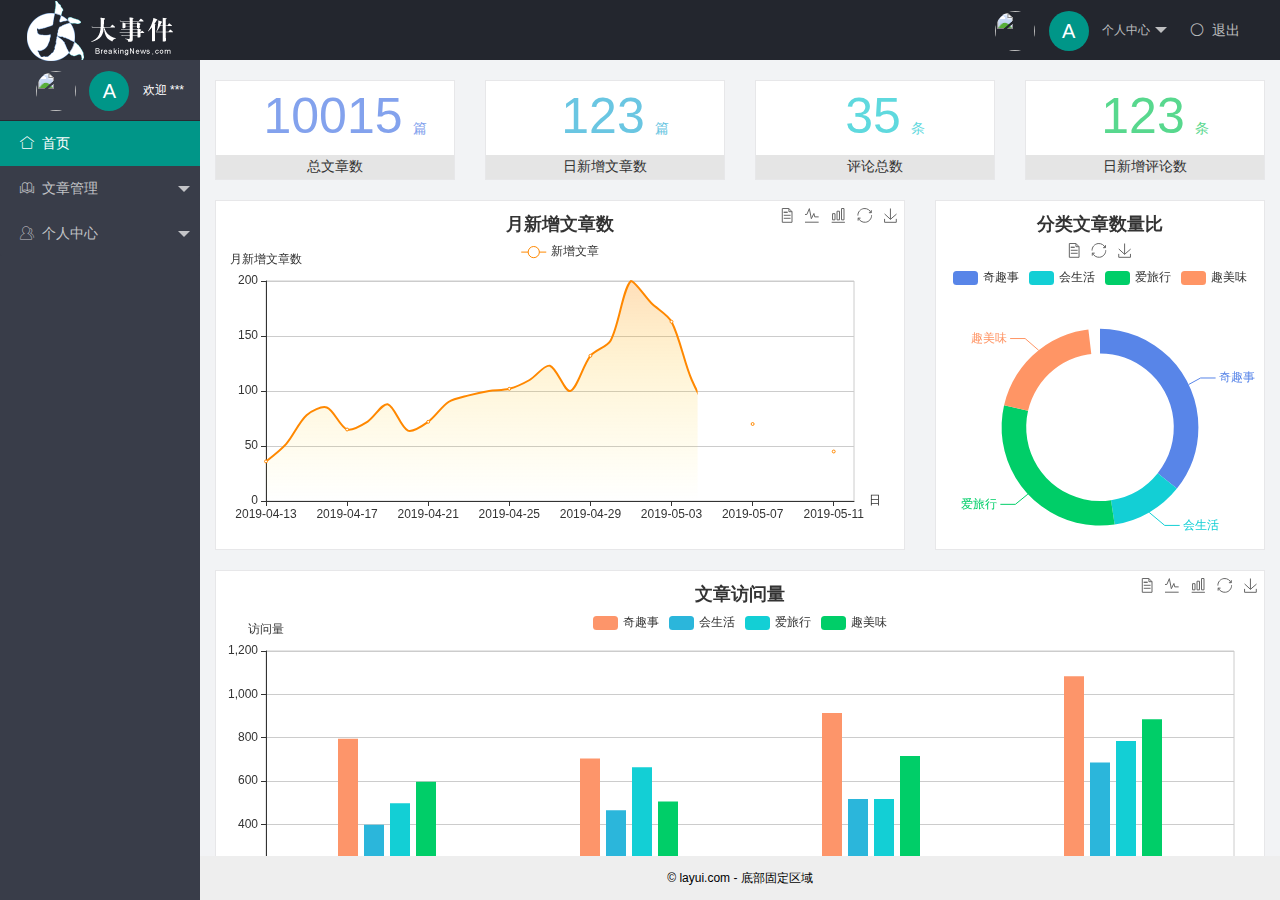
==== commit 097dab1c: "完成user模块的开发" ====
--- a/index.html
+++ b/index.html
@@ -23,9 +23,9 @@
               个人中心
             </a>
             <dl class="layui-nav-child">
-              <dd><a href="">基本资料</a></dd>
-              <dd><a href="">更换头像</a></dd>
-              <dd><a href="">重置头像</a></dd>
+              <dd><a href="/user/user_info.html" target="fm">基本资料</a></dd>
+              <dd><a href="/user/user_avatar.html" target="fm">更换头像</a></dd>
+              <dd><a href="/user/user_pwd.html" target="fm">重置头像</a></dd>
             </dl>
           </li>
           <li class="layui-nav-item"><a href="javascript:;" id="btnLogout"><i class="layui-icon layui-icon-circle"></i>退出</a></li>
@@ -61,9 +61,18 @@
             <li class="layui-nav-item">
               <a href="javascript:;"><i class="layui-icon layui-icon-user"></i>个人中心</a>
               <dl class="layui-nav-child">
-                <dd><a href="javascript:;"><i class="layui-icon layui-icon-file-b"></i>基本资料</a></dd>
-                <dd><a href="javascript:;"><i class="layui-icon layui-icon-file-b"></i>更换头像</a></dd>
-                <dd><a href="javascript:;"><i class="layui-icon layui-icon-file-b"></i>重置密码</a></dd>
+                <dd>
+                  <a href="/user/user_info.html" target="fm">
+                    <i class="layui-icon layui-icon-file-b"></i>基本资料
+                  </a></dd>
+                <dd>
+                  <a href="/user/user_avatar.html" target="fm">
+                    <i class="layui-icon layui-icon-file-b"></i>更换头像
+                  </a></dd>
+                <dd>
+                  <a href="/user/user_pwd.html" target="fm">
+                    <i class="layui-icon layui-icon-file-b"></i>重置密码
+                  </a></dd>
               </dl>
             </li>
           </ul>
